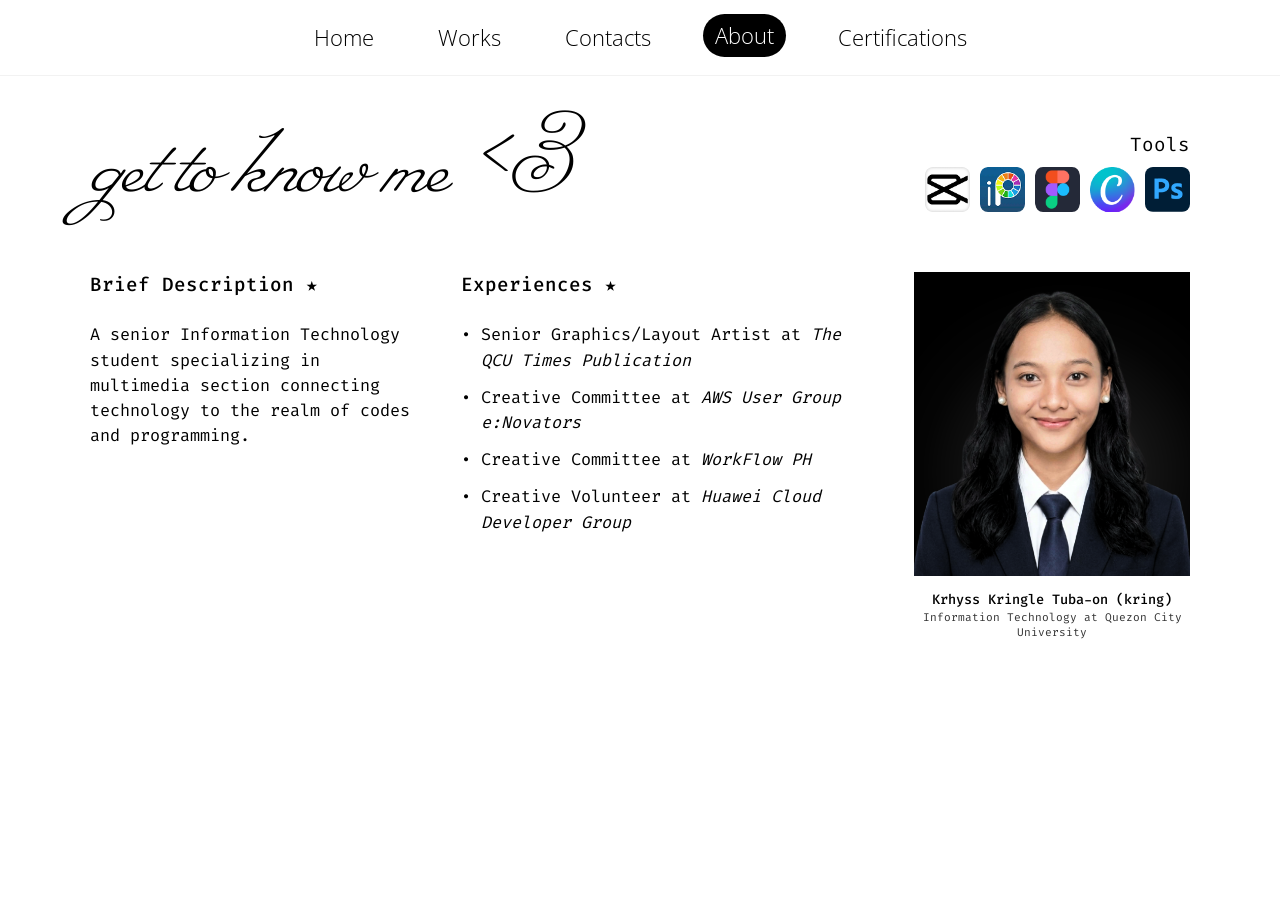
==== about.html @ c49d23ec "Eto na ang paglahatan" ====
<!DOCTYPE html>
<html lang="en">
<head>
  <meta charset="UTF-8">
  <meta name="viewport" content="width=device-width, initial-scale=1.0">
  <title>About | PORTFOLIO by kring!</title>

  <link rel="preconnect" href="https://fonts.googleapis.com">
  <link rel="preconnect" href="https://fonts.gstatic.com" crossorigin>
  <link href="https://fonts.googleapis.com/css2?family=Fira+Code:wght@300;400;500&family=Miss+Fajardose&family=Open+Sans+Condensed:wght@300;700&display=swap" rel="stylesheet">

  <link rel="stylesheet" href="style.css">
</head>
<body>
  <nav class="navbar">
    <a href="index.html">Home</a>
    <a href="works.html">Works</a>
    <a href="contacts.html">Contacts</a>
    <a href="about.html">About</a>
    <a href="certificate.html">Certifications</a>
  </nav>

  <!-- About Section (copied from index.html) -->
  <section class="about-section">
    <div class="about-top">
      <h2 class="about-title">get to know me &lt;3</h2>
      
      <div class="tools-container">
        <p class="tools-label">Tools</p>
        <div class="tools-icons">
          <!-- Palitan ang src ng tunay mong tool icon paths -->
          <img src="./pictures/capcut.png" alt="CapCut">
          <img src="./pictures/ibis.png" alt="ibisPaint">
          <img src="./pictures/figma.png" alt="Figma">
          <img src="./pictures/canva.png" alt="Canva">
          <img src="./pictures/ps.png" alt="Photoshop">
        </div>
      </div>
    </div>

    <div class="about-content">
      <div class="about-column">
        <h3>Brief Description ★</h3>
        <p>A senior Information Technology student specializing in multimedia section connecting technology to the realm of codes and programming.</p>
      </div>

      <div class="about-column">
        <h3>Experiences ★</h3>
        <ul>
          <li>Senior Graphics/Layout Artist at <em>The QCU Times Publication</em></li>
          <li>Creative Committee at <em>AWS User Group e:Novators</em></li>
          <li>Creative Committee at <em>WorkFlow PH</em></li>
          <li>Creative Volunteer at <em>Huawei Cloud Developer Group</em></li>
        </ul>
      </div>

      <div class="profile-column">
        <div class="profile-frame">
          <img src="./pictures/kring.svg" alt="Krhyss Kringle Tuba-on">
        </div>
        <p class="profile-name">Krhyss Kringle Tuba-on (kring)</p>
        <p class="profile-sub">Information Technology at Quezon City University</p>
      </div>
    </div>
  </section>
  <script>
    // Highlight active navbar link based on current filename
    (function setActiveNav(){
      const links = document.querySelectorAll('.navbar a');
      const current = location.pathname.split('/').pop() || 'index.html';
      if (current === 'index.html') return;
      links.forEach(a => {
        if (a.getAttribute('href') === current) {
          a.classList.add('active');
          a.setAttribute('aria-current', 'page');
        }
      });
    })();
  </script>
</body>
</html>
---- style.css ----
/* --- RESET & GLOBAL STYLES --- */
* {
  margin: 0;
  padding: 0;
  box-sizing: border-box;
}

html {
  scroll-behavior: smooth;
  overflow-x: hidden;
}

body {
  background-color: #ffffff;
  color: #000000;
  font-family: 'Fira Code', 'Google Sans Code', monospace; /* Default Monospace */
  padding: 100px 60px 40px;
  margin: 0 auto;
  overflow-x: hidden;
}

/* --- NAVIGATION --- */
.navbar {
  display: flex;
  justify-content: center;
  gap: 40px;
  position: fixed;
  top: 0;
  left: 0;
  right: 0;
  z-index: 1000;
  background: rgba(255, 255, 255, 0.95);
  padding: 16px 20px;
  backdrop-filter: blur(6px);
  border-bottom: 1px solid rgba(0, 0, 0, 0.05);
}

.navbar a {
  font-family: 'Open Sans Condensed', sans-serif;
  font-weight: 260;
  font-size: 1.4rem;
  color: #000;
  text-decoration: none;
  padding: 6px 12px;
  border-radius: 999px;
  transition: background-color 0.2s ease, color 0.2s ease, transform 0.2s ease;
}

.navbar a:hover,
.navbar a:focus-visible {
  background-color: #000;
  color: #fff;
  transform: translateY(-2px);
}

/* Active nav link for current page */
.navbar a.active {
  background-color: #000;
  color: #fff;
  transform: translateY(-2px);
}

/* --- HERO SECTION --- */
.hero-section {
  text-align: center;
  
  /* Bawasan ito mula 150px papuntang 60px o 80px */
  margin-bottom: 70px; 
}

/* Container para parehong-pareho ang lapad ng Title at ng Grid sa ibaba */
.hero-wrapper {
  display: inline-block;
  max-width: 100%;
}

.hero-title-container {
  position: relative;
  display: block;
  margin-bottom: 60px;
  width: 100%;
}

.hero-main-text {
  font-family: 'Open Sans Condensed', sans-serif;
  font-weight: 700;
  font-size: 15rem;
  line-height: 0.8;
  letter-spacing: -2px;
  text-transform: uppercase;
  margin: 0;
  display: block;
  width: 100%;
}

/* FLEXBOX LAYOUT PARA MAPANTAY SA GILID */
.what-i-do-grid {
  display: flex;
  justify-content: space-between;
  width: 100%;

  /* GAMITIN ANG PADDING-TOP SA HALIP NA MARGIN-TOP */
  padding-top: 60px; /* Dagdagan mo gawin mong 120px o 140px kung gusto mo mas mababa pa */
}

/* TEXT ALIGNMENT BAWAT COLUMN */
.grid-col.left {
  text-align: left; /* Nakadikit sa kaliwang gilid ng "P" */
}

.grid-col.center {
  text-align: center; /* Naka-gitna */
}

.grid-col.right {
  text-align: right; /* Nakadikit sa kanang gilid ng "O" */
}

.grid-col p {
  font-size: 1.1rem;
  line-height: 1.35;
  font-weight: 400;
}

.hero-script-text {
  font-family: 'Miss Fajardose', cursive;
  font-size: 10rem;
  position: absolute;
  bottom: -60px;
  left: 50%;
  transform-origin: center center;
  transform: translate(-50%, 0) rotate(-9deg);
  white-space: nowrap;
  pointer-events: none;
  z-index: 2; /* Papalitawin sa ibabaw ng PORTFOLIO */

  /* MAKAPAL NA WHITE OUTLINE */
  -webkit-text-stroke: 12px #ffffff; /* Kapal ng outline at kulay */
  paint-order: stroke fill;           /* Sinisigurado nito na nasa likod ng itim na text ang outline */

}

.what-i-do-grid {
  display: grid;
  grid-template-columns: repeat(3, 1fr);
  gap: 20px;
  text-align: left;
  max-width: 1100px;
  margin: 0 auto;
}

.grid-col p {
  font-size: 1.1rem;
  line-height: 1.4;
  font-weight: 400;
}

.grid-col .col-header {
  margin-bottom: 0px;
}

/* --- PORTFOLIO SECTIONS --- */
.portfolio-section {
  margin-bottom: 120px;
  text-align: center;
  padding-top: 20px;
}

.section-title {
  font-family: 'Open Sans Condensed', sans-serif;
  font-weight: 300;
  font-size: 3.5rem;
  line-height: 1.1;
  text-transform: uppercase;
  max-width: 1200px;
  margin: 0 auto 50px auto;
}

.see-more-btn {
  display: inline-block;
  margin: 0 auto 30px auto;
  padding: 10px 22px;
  border: 1px solid #000;
  border-radius: 999px;
  color: #000;
  text-decoration: none;
  font-family: 'Open Sans Condensed', sans-serif;
  font-size: 1rem;
  font-weight: 700;
  text-transform: uppercase;
  letter-spacing: 0.5px;
  background: #fff;
  transition: background-color 0.2s ease, color 0.2s ease, transform 0.2s ease;
}

.see-more-btn:hover,
.see-more-btn:focus-visible {
  background-color: #000;
  color: #fff;
  transform: translateY(-2px);
}

.works-page {
  text-align: center;
}

.works-list {
  display: grid;
  grid-template-columns: repeat(auto-fit, minmax(180px, 1fr));
  gap: 10px;
  max-width: 1200px;
  margin: 0 auto;
}

.gallery-section {
  margin-bottom: 40px;
}

.gallery-section-title {
  font-family: 'Open Sans Condensed', sans-serif;
  font-size: 1.4rem;
  font-weight: 700;
  text-transform: uppercase;
  letter-spacing: 0.2em;
  text-align: left;
  margin: 0 0 16px;
}

.works-card {
  background: #fff;
  border: 1px solid #ececec;
  padding: 0;
  overflow: hidden;
  box-shadow: 0 8px 24px rgba(0, 0, 0, 0.06);
  transition: transform 0.25s ease, box-shadow 0.25s ease;
}

.works-card:hover {
  transform: translateY(-8px);
  box-shadow: 0 14px 30px rgba(0, 0, 0, 0.12);
}

.works-card img {
  display: block;
  width: 100%;
  height: 100%;
  object-fit: cover;
}

.poster-card img {
  aspect-ratio: 3 / 4;
}

.pubmat-card img {
  aspect-ratio: 4 / 5;
}

.gallery-carousel {
  overflow: hidden;
  margin: 0 -20px 30px -20px;
  padding: 0 20px;
}

.carousel-track {
  display: flex;
  gap: 20px;
  width: max-content;
  min-width: max-content;
  align-items: flex-start;
  margin-left: 0;
}

.carousel-track img {
  flex: 0 0 calc((20px - 20px) / 5);
  min-width: 400px;
  height: auto;
  aspect-ratio: 4 / 5;
  aspect-ratio: 4 / 5;
  object-fit: cover;
  object-position: center;
  box-shadow: 0 18px 40px rgba(0, 0, 0, 0.15);
}

.top-carousel .carousel-track {
  animation: scroll-left 24s linear infinite;
}

.bottom-carousel .carousel-track {
  animation: scroll-right 24s linear infinite;
}

@keyframes scroll-left {
  0% {
    transform: translateX(0);
  }
  100% {
    transform: translateX(-50%);
  }
}

@keyframes scroll-right {
  0% {
    transform: translateX(-50%);
  }
  100% {
    transform: translateX(0);
  }
}

.gallery-grid {
  display: grid;
  grid-template-columns: repeat(5, minmax(0, 1fr));
  gap: 15px;
  width: 100vw;
  max-width: 110vw;
  margin: 0 calc(-50vw + 50%);
  padding: 0 20px;
}

.gallery-grid.grid-4 {
  grid-template-columns: repeat(4, minmax(0, 1fr));
}

.gallery-grid.grid-3 {
  grid-template-columns: repeat(2, minmax(0, 1fr));
  max-width: 100%vw;
}

.gallery-grid.grid-6 {
  grid-template-columns: repeat(3, minmax(0, 1fr));
}

.gallery-grid.grid-5 {
  grid-template-columns: repeat(2, minmax(0, 1fr));
  width: 100vw;
  max-width: 100vw;
  margin: 20px calc(-50vw + 50%) 0 calc(-50vw + 50%);
  justify-items: center;
  align-items: center;
  gap: 15px;
  padding: 0 20px;
}

.gallery-grid.grid-5 img {
  width: 100%;
  max-width: 100%;
  height: auto;
  object-fit: cover;
  display: block;
  padding-top: 10px;
}

.gallery-grid img {
  width: 100%;
  height: auto;
  object-fit: cover;
  display: block;
  padding-top: 10px;
}

.cloth-container {
  width: 100vw;
  max-width: 100vw;
  margin: 20px calc(-50vw + 50%) 0 calc(-50vw + 50%);
  display: flex;
  justify-content: center;
  align-items: center;
}

.cloth-container img {
  display: block;
  width: 100%;
  max-width: 100%;
  height: auto;
}

.book-cover-container {
  display: flex;
  justify-content: center;
  align-items: center;
  width: 100vw;
  max-width: 100vw;
  margin: 20px calc(-50vw + 50%) 0 calc(-50vw + 50%);
}

.book-cover-container img {
  display: block;
  width: 100%;
  max-width: 97%;
  height: auto;
  object-fit: cover;
  padding-top: 0;
}

.banner-container {
  display: flex;
  justify-content: center;
  align-items: center;
  margin-top: 10px;
}

.banner-container img {
  display: block;
  width: 100%;
  max-width: 2000px;
  height: auto;
  object-fit: cover;
}

/* --- ABOUT SECTION --- */
.about-section {
  max-width: 1100px;
  margin: 0 auto 50px auto;
  padding-top: 10px;
}

.about-top {
  display: flex;
  justify-content: space-between;
  align-items: flex-end;
  margin-bottom: 60px;
}

.about-title {
  font-family: 'Miss Fajardose', cursive;
  font-size: 8rem;
  font-weight: 400;
  line-height: 0.8;
}

.tools-container {
  text-align: right;
}

.tools-label {
  font-size: 1.2rem;
  margin-bottom: 10px;
}

.tools-icons {
  display: flex;
  gap: 10px;
}

.tools-icons img {
  width: 45px;
  height: 45px;
  border-radius: 8px;
  object-fit: cover;
}

.about-content {
  display: grid;
  grid-template-columns: 1.2fr 1.5fr 1fr;
  gap: 40px;
  padding-top: 0;
}

.about-column h3 {
  font-size: 1.2rem;
  font-weight: 500;
  margin-bottom: 25px;
}

.about-column p, 
.about-column ul {
  font-size: 1.05rem;
  line-height: 1.5;
}

.about-column ul {
  list-style-type: none;
}

.about-column ul li {
  position: relative;
  padding-left: 20px;
  margin-bottom: 12px;
}

.about-column ul li::before {
  content: "•";
  position: absolute;
  left: 0;
}

/* Profile Photo Card */
.profile-column {
  text-align: center;
}

.profile-frame {
  width: 100%;
  aspect-ratio: 1 / 1.1;
  background-color: #000;
  margin-bottom: 15px;
  overflow: hidden;
}

.profile-frame img {
  width: 100%;
  height: 100%;
  object-fit: cover;
}

.profile-name {
  font-size: 0.85rem;
  font-weight: 500;
}

.profile-sub {
  font-size: 0.7rem;
  color: #333;
  margin-top: 2px;
}

/* --- CONTACT SECTION --- */
.contact-section {
  max-width: 1000px;
  margin: 0 auto 80px auto;
}

/* --- CONTACTS PAGE (custom) --- */
.contacts-container {
  display: grid;
  grid-template-columns: 1fr 1fr;
  gap: 40px;
  max-width: 1100px;
  margin: 0 auto;
  align-items: start;
  text-align: left;
}

.contact-details h2,
.contact-form h2 {
  font-family: 'Open Sans Condensed', sans-serif;
  font-size: 1.6rem;
  margin-bottom: 10px;
}

.contact-details p {
  color: #333;
  margin: 0 0 22px;
  font-size: 1rem;
  line-height: 1.8;
}

.contact-list {
  list-style: none;
  padding: 0;
  margin: 0 0 22px 0;
  color: #111;
}

.social-links {
  display: flex;
  flex-wrap: wrap;
  gap: 12px;
  align-items: center;
  font-size: 1rem;
}

.social-links a {
  color: #111;
  text-decoration: none;
  margin-right: 0;
  font-weight: 600;
}

.social-links::before {
  content: "";
}

.contact-list li {
  margin-bottom: 10px;
  font-size: 1rem;
}

.social-links a {
  color: #111;
  text-decoration: none;
  margin-right: 8px;
  font-weight: 600;
}

.contact-form form {
  display: flex;
  flex-direction: column;
  gap: 10px;
}

.contact-form label {
  font-size: 0.9rem;
  color: #222;
}

.contact-form input[type="text"],
.contact-form input[type="email"],
.contact-form textarea {
  padding: 10px 12px;
  border: 1px solid #ddd;
  border-radius: 8px;
  font-size: 1rem;
  font-family: inherit;
  resize: vertical;
}

.contact-form .btn {
  display: inline-block;
  padding: 10px 16px;
  background: #000;
  color: #fff;
  border: none;
  border-radius: 999px;
  cursor: pointer;
  font-weight: 700;
  text-transform: uppercase;
}

.contact-form .btn:hover {
  transform: translateY(-2px);
}

.note {
  font-size: 0.85rem;
  color: #666;
  margin-top: 8px;
}

@media (max-width: 900px) {
  .contacts-container { grid-template-columns: 1fr; gap: 28px; }
}

.contact-grid {
  display: grid;
  grid-template-columns: repeat(3, 1fr);
  align-items: center;
  text-align: center;
}

.contact-item {
  display: flex;
  flex-direction: column;
  align-items: center;
  gap: 20px;
  
}

.contact-logo.text-logo {
  font-family: sans-serif;
  font-weight: 900;
  font-size: 2.2rem;
  letter-spacing: -1px;
}

.contact-logo.linkedin {
  font-family: sans-serif;
  font-weight: 700;
  font-size: 2rem;
}

.contact-logo.linkedin span {
  background: #000;
  color: #fff;
  padding: 0 4px;
  border-radius: 3px;
  margin-left: 1px;
}

.contact-item a {
  color: #666;
  text-decoration: none;
  font-size: 1.1rem;
}

.contact-item a.underline-link {
  text-decoration: underline;
}

.logo-container {
  display: grid;
  grid-template-columns: repeat(3, minmax(0, 1fr));
  gap: 30px;
  width: 100vw;
  max-width: 100vw;
  margin: 40px calc(-50vw + 50%) 0 calc(-50vw + 50%);
  justify-items: center;
  align-items: center;
  padding: 0 20px;
}


.logo-container img {
  width: 100%;
  max-width: 600px;
  height: auto;
  object-fit: contain;
  display: block;
}

.certificate-grid {
  display: grid;
  grid-template-columns: repeat(auto-fit, minmax(280px, 1fr));
  gap: 24px;
  max-width: 1400px;
  margin: 40px auto 0 auto;
  padding: 0 20px;
}

.certificate-item {
  background: #fff;
  border: 1px solid #e8e8e8;
  padding: 16px;
  border-radius: 12px;

  transition: transform 0.2s ease, box-shadow 0.2s ease;
}

.certificate-item:hover {
  transform: translateY(-4px);
  box-shadow: 0 12px 24px rgba(0, 0, 0, 0.08);
}

.certificate-image {
  width: 100%;
  aspect-ratio: 4 / 3;
  object-fit: cover;
  border-radius: 8px;
  background: #f4f4f4;
  margin-bottom: 14px;
}

.certificate-details {
  text-align: left;
}

.certificate-title {
  font-size: 1rem;
  font-weight: 700;
  margin: 0 0 6px 0;
}

.certificate-issuer,
.certificate-date {
  font-size: 0.95rem;
  color: #666;
  margin: 0 0 4px 0;
}

.certificate-date {
  color: #888;
}

/* --- VIDEO ROW --- */
.lightbox { cursor: zoom-in; display: inline-block; }

/* Lightbox overlay */
.lb-overlay {
  position: fixed;
  inset: 0;
  background: rgba(0,0,0,0.85);
  display: none;
  align-items: center;
  justify-content: center;
  z-index: 2000;
  padding: 20px;
}
.lb-overlay.open { display: flex; }

.lb-content { max-width: 95vw; max-height: 95vh; display:flex; flex-direction:column; align-items:center; }
.lb-image { max-width: 100%; max-height: 85vh; display: block; box-shadow: 0 20px 60px rgba(0,0,0,0.6); }
.lb-caption { color: #fff; margin-top: 12px; font-size: 1rem; text-align: center; }
.lb-close, .lb-back { position: absolute; top: 18px; background: #fff; color: #000; border: none; padding: 8px 12px; cursor: pointer; font-weight:700; border-radius:6px; }
.lb-close { right: 18px; }
.lb-back { left: 18px; }

.lightbox img { max-width: 100%; height: auto; display:block; }

.video-row {
  display: flex;
  gap: 1px;
  width: 100vw;
  max-width: 100vw;
  margin: 0 calc(-50vw + 50%);
  align-items: stretch;
  padding: 0 40px;
  box-sizing: border-box;
}

.auto-video {
  flex: 1 1 0;
  width: 100px ;
  min-width: 50px;
  height: 600px;
  object-fit: contain;
  display: block;
  background: #ffffff;
  border-radius: 20px;
}
.video-row {
  display: flex;
  gap: 1px;
  width: 100vw;
  max-width: 100vw;
  margin: 0 calc(-50vw + 50%);
  align-items: stretch;
  padding: 0 40px;
  box-sizing: border-box;
}

.auto-video {
  flex: 1 1 0;
  width: 100px ;
  min-width: 50px;
  height: 600px;
  object-fit: contain;
  display: block;
  background: #ffffff;
  border-radius: 20px;
}

/* --- RESPONSIVE / MOBILE STYLES --- */
@media (max-width: 900px) {
  body { padding: 20px; }
  .hero-main-text { font-size: 6rem; }
  .hero-script-text { font-size: 4.5rem; bottom: -15px; }
  .what-i-do-grid { grid-template-columns: 1fr; }
  .gallery-grid { grid-template-columns: repeat(2, 1fr) !important; }
  .about-top { flex-direction: column; align-items: flex-start; gap: 20px; }
  .about-content { grid-template-columns: 1fr; }
  .contact-grid { grid-template-columns: 1fr; gap: 40px; }
  .logo-container { grid-template-columns: 1fr; gap: 20px; }
  .certificate-grid { grid-template-columns: 1fr; gap: 20px; }
  .video-row { flex-direction: column; }
  .auto-video { width: 100%; height: auto; }
}
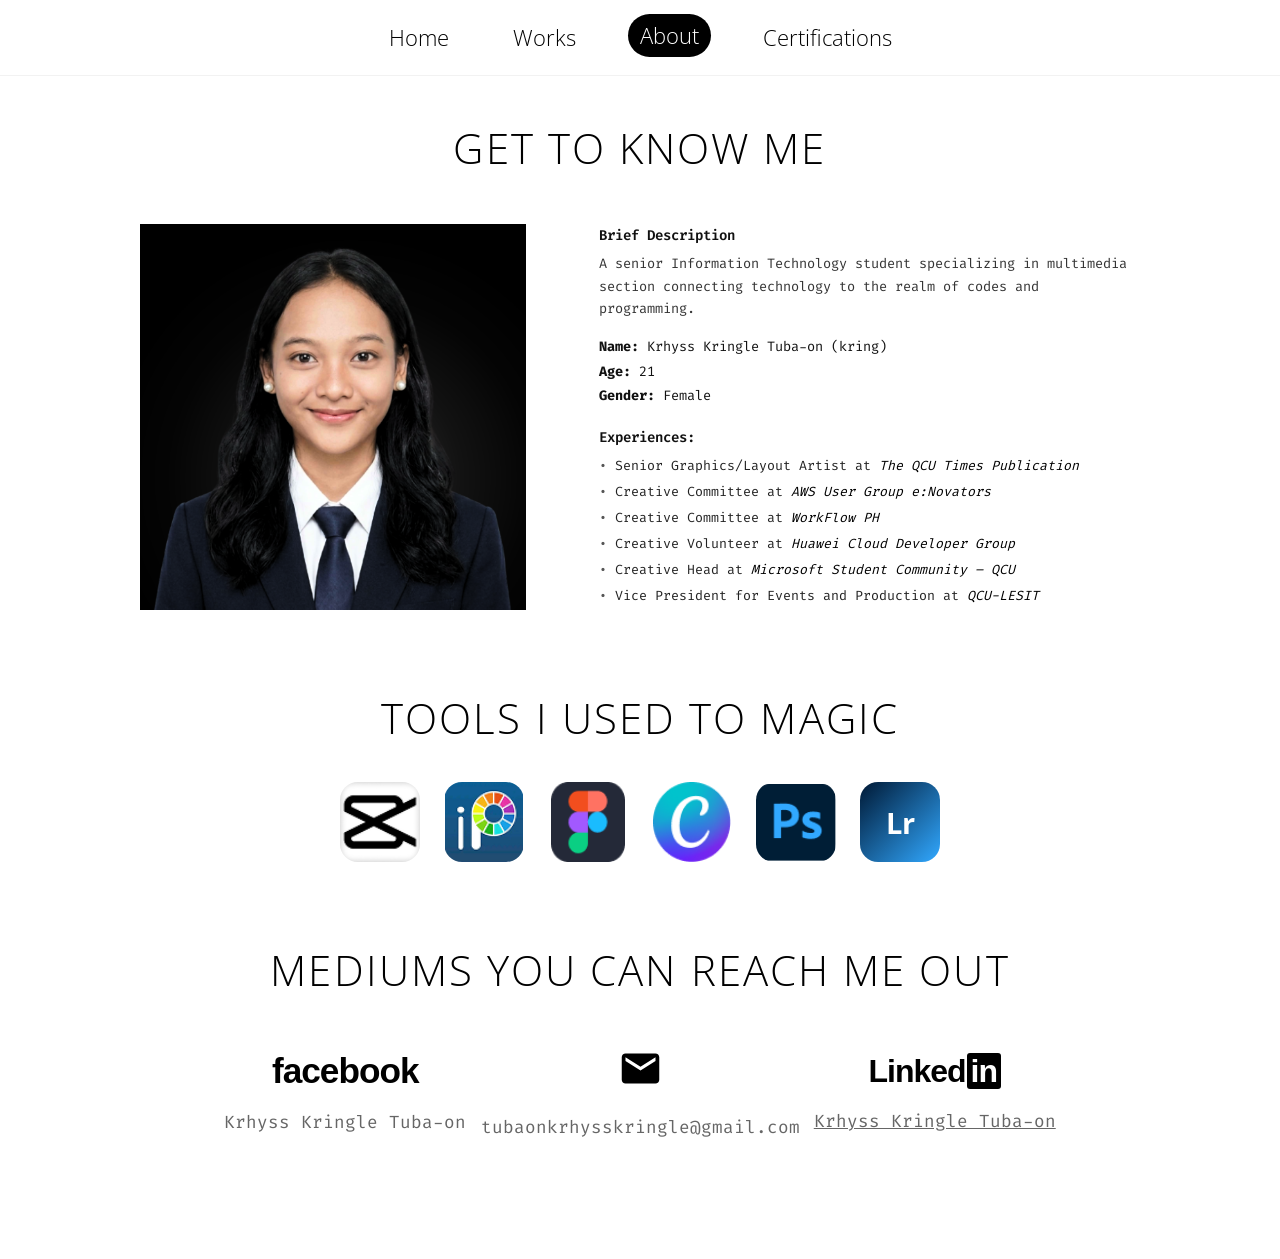
==== commit 2def7786: "para sa kaayusan ng lahat" ====
--- a/about.html
+++ b/about.html
@@ -15,67 +15,101 @@
   <nav class="navbar">
     <a href="index.html">Home</a>
     <a href="works.html">Works</a>
-    <a href="contacts.html">Contacts</a>
-    <a href="about.html">About</a>
+    <a href="about.html" class="active" aria-current="page">About</a>
     <a href="certificate.html">Certifications</a>
   </nav>
 
-  <!-- About Section (copied from index.html) -->
-  <section class="about-section">
-    <div class="about-top">
-      <h2 class="about-title">get to know me &lt;3</h2>
-      
-      <div class="tools-container">
-        <p class="tools-label">Tools</p>
-        <div class="tools-icons">
-          <!-- Palitan ang src ng tunay mong tool icon paths -->
-          <img src="./pictures/capcut.png" alt="CapCut">
-          <img src="./pictures/ibis.png" alt="ibisPaint">
-          <img src="./pictures/figma.png" alt="Figma">
-          <img src="./pictures/canva.png" alt="Canva">
-          <img src="./pictures/ps.png" alt="Photoshop">
-        </div>
-      </div>
-    </div>
+  <!-- GET TO KNOW ME Section -->
+  <section class="about-page-section">
+    <h1 class="about-page-title">GET TO KNOW ME</h1>
 
-    <div class="about-content">
-      <div class="about-column">
-        <h3>Brief Description ★</h3>
-        <p>A senior Information Technology student specializing in multimedia section connecting technology to the realm of codes and programming.</p>
+    <div class="about-page-content">
+      <!-- Photo -->
+      <div class="about-photo-wrap">
+        <img src="./pictures/kring.svg" alt="Krhyss Kringle Tuba-on">
       </div>
 
-      <div class="about-column">
-        <h3>Experiences ★</h3>
-        <ul>
+      <!-- Info -->
+      <div class="about-info">
+        <p class="about-info-label">Brief Description</p>
+        <p class="about-info-desc">A senior Information Technology student specializing in multimedia section connecting technology to the realm of codes and programming.</p>
+
+        <div class="about-details">
+          <p><strong>Name:</strong> Krhyss Kringle Tuba-on (kring)</p>
+          <p><strong>Age:</strong> 21</p>
+          <p><strong>Gender:</strong> Female</p>
+        </div>
+
+        <p class="about-info-label" style="margin-top: 18px;">Experiences:</p>
+        <ul class="about-exp-list">
           <li>Senior Graphics/Layout Artist at <em>The QCU Times Publication</em></li>
           <li>Creative Committee at <em>AWS User Group e:Novators</em></li>
           <li>Creative Committee at <em>WorkFlow PH</em></li>
           <li>Creative Volunteer at <em>Huawei Cloud Developer Group</em></li>
+          <li>Creative Head at <em>Microsoft Student Community – QCU</em></li>
+          <li>Vice President for Events and Production at <em>QCU-LESIT</em></li>
         </ul>
-      </div>
-
-      <div class="profile-column">
-        <div class="profile-frame">
-          <img src="./pictures/kring.svg" alt="Krhyss Kringle Tuba-on">
-        </div>
-        <p class="profile-name">Krhyss Kringle Tuba-on (kring)</p>
-        <p class="profile-sub">Information Technology at Quezon City University</p>
       </div>
     </div>
   </section>
+
+  <!-- TOOLS Section -->
+  <section class="tools-page-section">
+    <h2 class="about-page-title tools-title">TOOLS I USED TO MAGIC</h2>
+
+    <div class="tools-page-icons">
+      <div class="tool-item" data-label="CapCut">
+        <img src="./pictures/capcut.png" alt="CapCut">
+      </div>
+      <div class="tool-item" data-label="ibisPaint">
+        <img src="./pictures/ibis.png" alt="ibisPaint">
+      </div>
+      <div class="tool-item" data-label="Figma">
+        <img src="./pictures/figma.png" alt="Figma">
+      </div>
+      <div class="tool-item" data-label="Canva">
+        <img src="./pictures/canva.png" alt="Canva">
+      </div>
+      <div class="tool-item" data-label="Photoshop">
+        <img src="./pictures/ps.png" alt="Photoshop">
+      </div>
+      <!-- Lightroom icon — add ./pictures/lr.png when available -->
+      <div class="tool-item" data-label="Lightroom">
+        <div class="tool-placeholder-icon">Lr</div>
+      </div>
+    </div>
+  </section>
+
+  <!-- CONTACT Section -->
+  <section class="contact-page-section">
+    <h2 class="about-page-title">MEDIUMS YOU CAN REACH ME OUT</h2>
+
+    <div class="contact-grid">
+
+      <div class="contact-item">
+        <div class="contact-logo text-logo">facebook</div>
+        <a href="https://facebook.com/tubaon.krhysskringle" target="_blank">Krhyss Kringle Tuba-on</a>
+      </div>
+
+      <div class="contact-item">
+        <div class="contact-logo icon-logo">
+          <svg viewBox="0 0 24 24" width="45" height="45" fill="#000">
+            <path d="M20 4H4c-1.1 0-2 .9-2 2v12c0 1.1.9 2 2 2h16c1.1 0 2-.9 2-2V6c0-1.1-.9-2-2-2zm0 4l-8 5-8-5V6l8 5 8-5v2z"/>
+          </svg>
+        </div>
+        <a href="https://mail.google.com/mail/?view=cm&fs=1&to=tubaonkrhysskringle@gmail.com">tubaonkrhysskringle@gmail.com</a>
+      </div>
+
+      <div class="contact-item">
+        <div class="contact-logo text-logo linkedin">Linked<span>in</span></div>
+        <a href="https://linkedin.com/in/krhyss-kringle-tuba-on-937260371/" target="_blank" class="underline-link">Krhyss Kringle Tuba-on</a>
+      </div>
+
+    </div>
+  </section>
+
   <script>
-    // Highlight active navbar link based on current filename
-    (function setActiveNav(){
-      const links = document.querySelectorAll('.navbar a');
-      const current = location.pathname.split('/').pop() || 'index.html';
-      if (current === 'index.html') return;
-      links.forEach(a => {
-        if (a.getAttribute('href') === current) {
-          a.classList.add('active');
-          a.setAttribute('aria-current', 'page');
-        }
-      });
-    })();
+    // Active nav already set statically above
   </script>
 </body>
 </html>
--- a/style.css
+++ b/style.css
@@ -166,6 +166,10 @@
   padding-top: 20px;
 }
 
+.about-section .about-top {
+  text-align: center;
+}
+
 .section-title {
   font-family: 'Open Sans Condensed', sans-serif;
   font-weight: 300;
@@ -174,6 +178,10 @@
   text-transform: uppercase;
   max-width: 1200px;
   margin: 0 auto 50px auto;
+}
+
+.org-page .section-title {
+  font-size: 2rem;
 }
 
 .see-more-btn {
@@ -417,8 +425,12 @@
 .about-top {
   display: flex;
   justify-content: space-between;
-  align-items: flex-end;
+  align-items: center;
   margin-bottom: 60px;
+}
+
+.about-section.about-page .about-top {
+  justify-content: center;
 }
 
 .about-title {
@@ -689,6 +701,49 @@
   padding: 0 20px;
 }
 
+.org-grid {
+  display: flex;
+  flex-wrap: nowrap;
+  gap: 16px;
+  max-width: 1200px;
+  width: 100%;
+  margin: 0 auto;
+  text-align: center;
+  overflow-x: auto;
+}
+
+.org-card {
+  flex: 1 1 0;
+  min-width: 0;
+  padding: 16px 10px;
+  border-radius: 18px;
+  display: flex;
+  flex-direction: column;
+  align-items: center;
+  gap: 2px;
+}
+
+.org-card img {
+  width: 100%;
+  max-width: 120px;
+  height: auto;
+  object-fit: contain;
+}
+
+.org-name {
+  font-weight: 50;
+  font-size: 10px;
+  color: #111;
+  margin: 0;
+}
+
+.section-subtitle {
+  font-size: 1.1rem;
+  color: #333;
+  max-width: 760px;
+  margin: 0 auto 36px auto;
+  line-height: 1.75;
+}
 
 .logo-container img {
   width: 100%;
@@ -833,4 +888,197 @@
   .certificate-grid { grid-template-columns: 1fr; gap: 20px; }
   .video-row { flex-direction: column; }
   .auto-video { width: 100%; height: auto; }
-}+  .about-page-content { flex-direction: column; }
+  .tools-page-icons { flex-wrap: wrap; justify-content: center; }
+}
+
+/* ==============================
+   ABOUT PAGE — NEW LAYOUT
+   ============================== */
+
+.about-page-section {
+  max-width: 1000px;
+  margin: 20px auto 80px auto;
+}
+
+.about-page-title {
+  font-family: 'Open Sans Condensed', sans-serif;
+  font-weight: 300;
+  font-size: 2.6rem;
+  text-transform: uppercase;
+  text-align: center;
+  letter-spacing: 0.05em;
+  margin-bottom: 48px;
+  color: #000;
+}
+
+.tools-title {
+  margin-bottom: 36px;
+}
+
+/* Photo + Info row */
+.about-page-content {
+  display: flex;
+  gap: 80px;
+  align-items: stretch;
+}
+
+.about-photo-wrap {
+  flex: 0 0 auto;
+  width: auto;
+  align-self: stretch;
+}
+
+.about-photo-wrap img {
+  width: auto;
+  height: 100%;
+  display: block;
+  object-fit: cover;
+  object-position: top center;
+}
+
+/* Info panel */
+.about-info {
+  flex: 1;
+  font-family: 'Fira Code', monospace;
+  font-size: 0.88rem;
+  line-height: 1.65;
+  color: #111;
+}
+
+.about-info-label {
+  font-weight: 600;
+  font-size: 0.88rem;
+  margin-bottom: 6px;
+}
+
+.about-info-desc {
+  color: #333;
+  margin-bottom: 16px;
+  font-size: 0.85rem;
+}
+
+.about-details {
+  margin-bottom: 4px;
+}
+
+.about-details p {
+  margin-bottom: 2px;
+  font-size: 0.85rem;
+}
+
+.about-exp-list {
+  list-style: none;
+  padding: 0;
+  margin: 4px 0 0 0;
+}
+
+.about-exp-list li {
+  position: relative;
+  padding-left: 16px;
+  margin-bottom: 4px;
+  font-size: 0.83rem;
+  color: #222;
+}
+
+.about-exp-list li::before {
+  content: "•";
+  position: absolute;
+  left: 0;
+  color: #555;
+}
+
+.about-exp-list em {
+  font-style: italic;
+  color: #000;
+}
+
+/* ---- TOOLS SECTION ---- */
+.tools-page-section {
+  max-width: 860px;
+  margin: 0 auto 80px auto;
+  text-align: center;
+}
+
+.tools-page-icons {
+  display: flex;
+  flex-wrap: nowrap;
+  justify-content: center;
+  gap: 24px;
+  align-items: center;
+}
+
+/* Wrapper for each icon + tooltip */
+.tool-item {
+  position: relative;
+  display: flex;
+  flex-direction: column;
+  align-items: center;
+  cursor: default;
+}
+
+.tool-item::after {
+  content: attr(data-label);
+  position: absolute;
+  bottom: -28px;
+  left: 50%;
+  transform: translateX(-50%) translateY(4px);
+  font-family: 'Fira Code', monospace;
+  font-size: 0.7rem;
+  color: #555;
+  white-space: nowrap;
+  opacity: 0;
+  pointer-events: none;
+  transition: opacity 0.2s ease, transform 0.2s ease;
+}
+
+.tool-item:hover::after {
+  opacity: 1;
+  transform: translateX(-50%) translateY(0);
+}
+
+.tools-page-icons img,
+.tool-placeholder-icon {
+  transition: transform 0.2s ease, box-shadow 0.2s ease;
+}
+
+.tool-item:hover img,
+.tool-item:hover .tool-placeholder-icon {
+  transform: translateY(-6px) scale(1.12);
+  box-shadow: 0 10px 28px rgba(0, 0, 0, 0.18);
+}
+
+.tools-page-icons img {
+  width: 80px;
+  height: 80px;
+  object-fit: contain;
+  border-radius: 18px;
+}
+
+/* Placeholder for missing Lightroom icon */
+.tool-placeholder-icon {
+  width: 80px;
+  height: 80px;
+  border-radius: 18px;
+  background: linear-gradient(135deg, #001935, #31a8ff);
+  color: #fff;
+  font-family: 'Open Sans Condensed', sans-serif;
+  font-weight: 700;
+  font-size: 1.8rem;
+  display: flex;
+  align-items: center;
+  justify-content: center;
+  flex-shrink: 0;
+  cursor: default;
+}
+
+/* ---- CONTACT PAGE SECTION ---- */
+.contact-page-section {
+  max-width: 860px;
+  margin: 0 auto 80px auto;
+  text-align: center;
+}
+
+.contact-page-section .contact-grid {
+  margin-top: 0;
+}
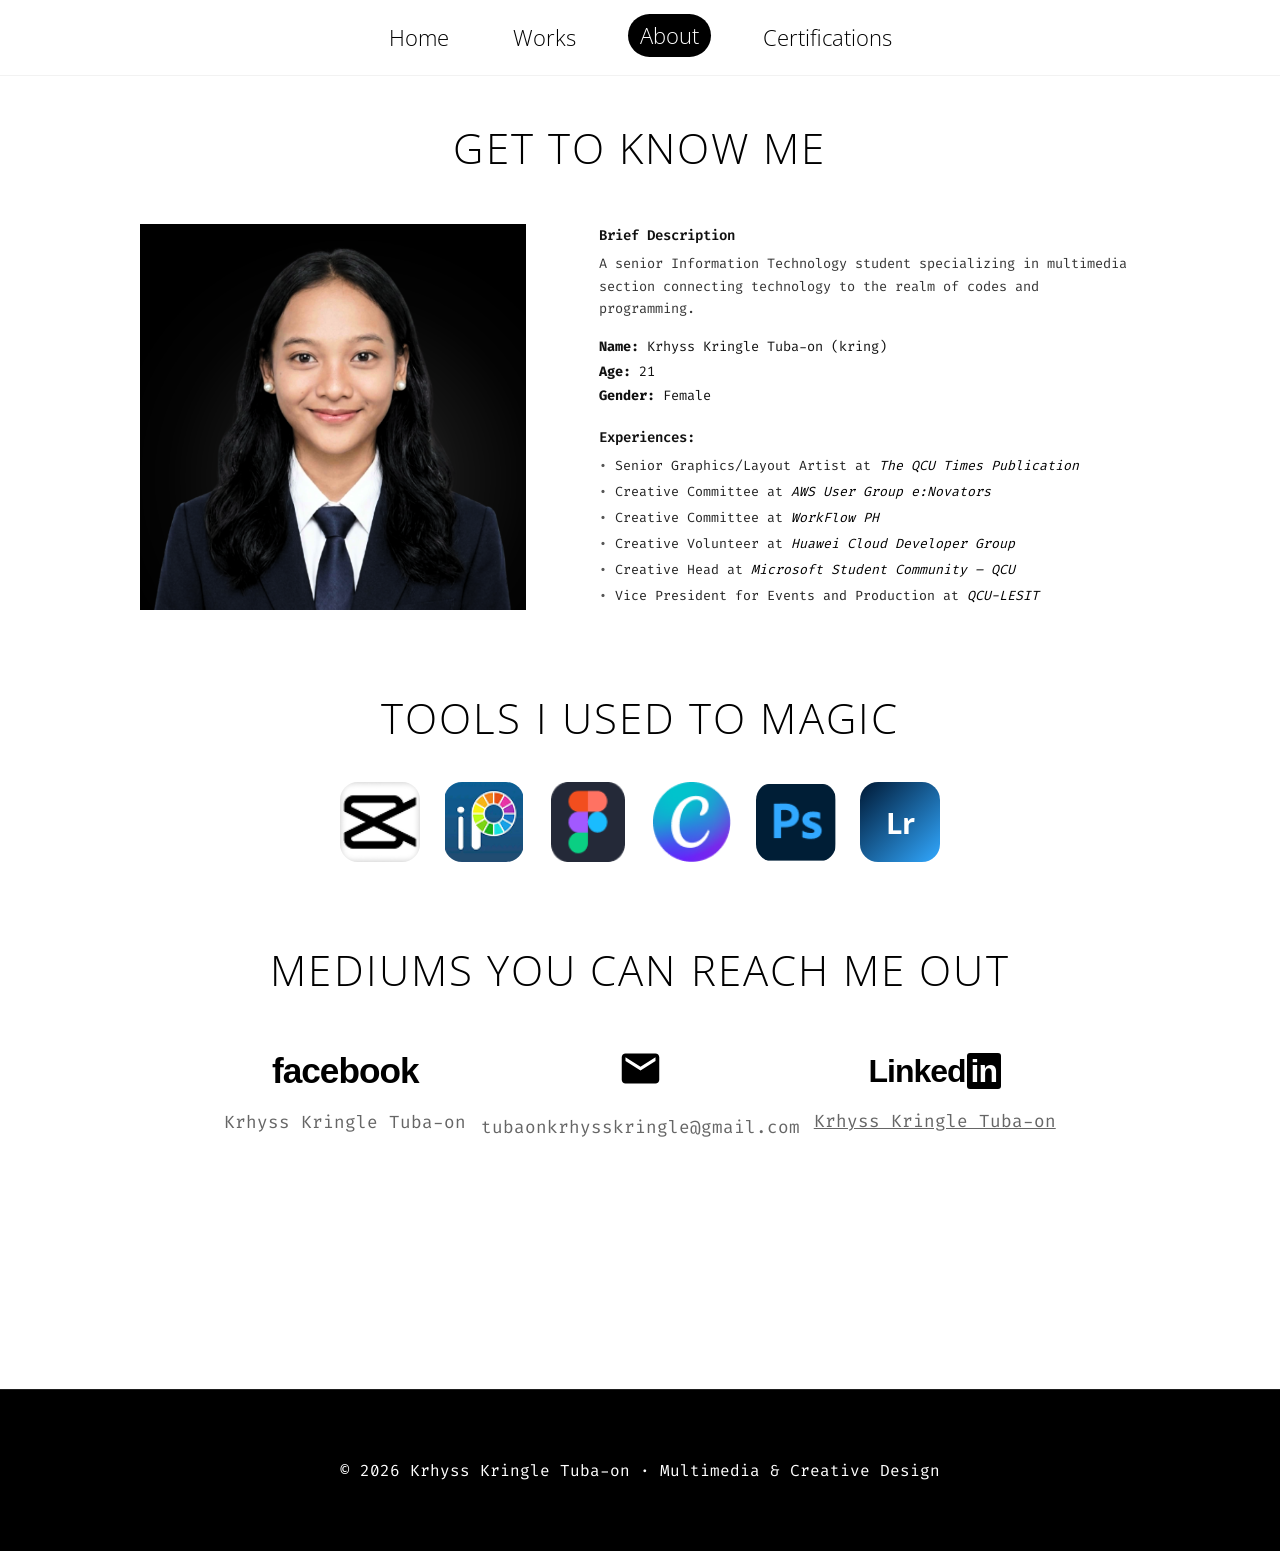
==== commit 3d8403e0: "Panglahatan na bigkasan" ====
--- a/about.html
+++ b/about.html
@@ -108,6 +108,7 @@
     </div>
   </section>
 
+  <script src="footer.js"></script>
   <script>
     // Active nav already set statically above
   </script>
--- a/style.css
+++ b/style.css
@@ -14,9 +14,57 @@
   background-color: #ffffff;
   color: #000000;
   font-family: 'Fira Code', 'Google Sans Code', monospace; /* Default Monospace */
-  padding: 100px 60px 40px;
+  padding: 100px 60px 0;
   margin: 0 auto;
   overflow-x: hidden;
+  min-height: 100vh;
+}
+
+.site-footer {
+  width: 100vw;
+  margin: 250px 0 0 0;
+  padding: 70px 35px;
+  border-top: 1px solid rgba(255, 255, 255, 0.12);
+  background: #000;
+  position: relative;
+  left: 50%;
+  right: 50%;
+  margin-left: -50vw;
+  margin-right: -50vw;
+}
+
+.site-footer__inner {
+  max-width: 1100px;
+  margin: 0 auto;
+  display: flex;
+  justify-content: center;
+  align-items: center;
+  text-align: center;
+}
+
+.site-footer p {
+  font-size: 1rem;
+  color: #fff;
+  margin: 0;
+}
+
+.site-footer__links {
+  display: flex;
+  flex-wrap: wrap;
+  gap: 16px;
+}
+
+.site-footer__links a {
+  color: #111;
+  text-decoration: none;
+  font-size: 0.95rem;
+  transition: color 0.2s ease;
+}
+
+.site-footer__links a:hover,
+.site-footer__links a:focus-visible {
+  color: #000;
+  text-decoration: underline;
 }
 
 /* --- NAVIGATION --- */
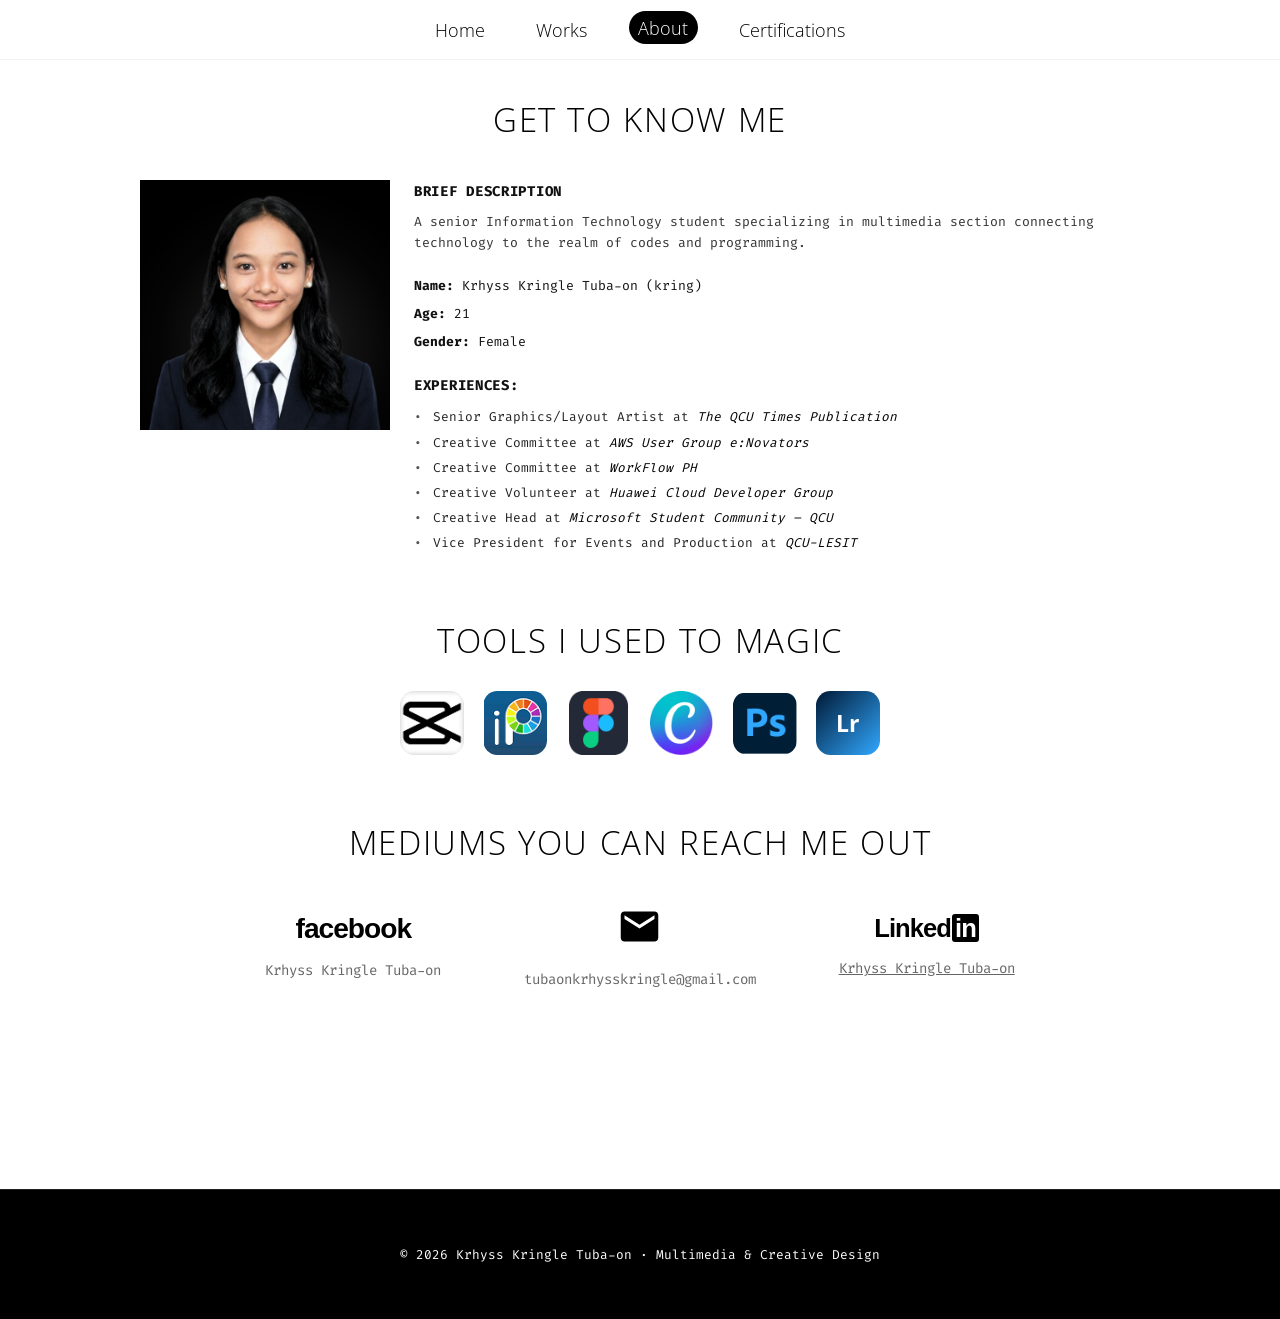
==== commit d4def250: "this is me ohohoh" ====
--- a/about.html
+++ b/about.html
@@ -1,5 +1,6 @@
 <!DOCTYPE html>
 <html lang="en">
+
 <head>
   <meta charset="UTF-8">
   <meta name="viewport" content="width=device-width, initial-scale=1.0">
@@ -7,10 +8,13 @@
 
   <link rel="preconnect" href="https://fonts.googleapis.com">
   <link rel="preconnect" href="https://fonts.gstatic.com" crossorigin>
-  <link href="https://fonts.googleapis.com/css2?family=Fira+Code:wght@300;400;500&family=Miss+Fajardose&family=Open+Sans+Condensed:wght@300;700&display=swap" rel="stylesheet">
+  <link
+    href="https://fonts.googleapis.com/css2?family=Fira+Code:wght@300;400;500&family=Miss+Fajardose&family=Open+Sans+Condensed:wght@300;700&display=swap"
+    rel="stylesheet">
 
   <link rel="stylesheet" href="style.css">
 </head>
+
 <body>
   <nav class="navbar">
     <a href="index.html">Home</a>
@@ -32,7 +36,8 @@
       <!-- Info -->
       <div class="about-info">
         <p class="about-info-label">Brief Description</p>
-        <p class="about-info-desc">A senior Information Technology student specializing in multimedia section connecting technology to the realm of codes and programming.</p>
+        <p class="about-info-desc">A senior Information Technology student specializing in multimedia section connecting
+          technology to the realm of codes and programming.</p>
 
         <div class="about-details">
           <p><strong>Name:</strong> Krhyss Kringle Tuba-on (kring)</p>
@@ -94,15 +99,18 @@
       <div class="contact-item">
         <div class="contact-logo icon-logo">
           <svg viewBox="0 0 24 24" width="45" height="45" fill="#000">
-            <path d="M20 4H4c-1.1 0-2 .9-2 2v12c0 1.1.9 2 2 2h16c1.1 0 2-.9 2-2V6c0-1.1-.9-2-2-2zm0 4l-8 5-8-5V6l8 5 8-5v2z"/>
+            <path
+              d="M20 4H4c-1.1 0-2 .9-2 2v12c0 1.1.9 2 2 2h16c1.1 0 2-.9 2-2V6c0-1.1-.9-2-2-2zm0 4l-8 5-8-5V6l8 5 8-5v2z" />
           </svg>
         </div>
-        <a href="https://mail.google.com/mail/?view=cm&fs=1&to=tubaonkrhysskringle@gmail.com">tubaonkrhysskringle@gmail.com</a>
+        <a
+          href="https://mail.google.com/mail/?view=cm&fs=1&to=tubaonkrhysskringle@gmail.com">tubaonkrhysskringle@gmail.com</a>
       </div>
 
       <div class="contact-item">
         <div class="contact-logo text-logo linkedin">Linked<span>in</span></div>
-        <a href="https://linkedin.com/in/krhyss-kringle-tuba-on-937260371/" target="_blank" class="underline-link">Krhyss Kringle Tuba-on</a>
+        <a href="https://linkedin.com/in/krhyss-kringle-tuba-on-937260371/" target="_blank"
+          class="underline-link">Krhyss Kringle Tuba-on</a>
       </div>
 
     </div>
@@ -113,4 +121,5 @@
     // Active nav already set statically above
   </script>
 </body>
-</html>
+
+</html>
--- a/style.css
+++ b/style.css
@@ -13,8 +13,8 @@
 body {
   background-color: #ffffff;
   color: #000000;
-  font-family: 'Fira Code', 'Google Sans Code', monospace; /* Default Monospace */
-  padding: 100px 60px 0;
+  font-family: 'Fira Code', 'Google Sans Code', monospace;
+  padding: clamp(60px, 6.25vw, 100px) clamp(16px, 3.75vw, 60px) 0;
   margin: 0 auto;
   overflow-x: hidden;
   min-height: 100vh;
@@ -22,8 +22,8 @@
 
 .site-footer {
   width: 100vw;
-  margin: 250px 0 0 0;
-  padding: 70px 35px;
+  margin: clamp(80px, 15.625vw, 250px) 0 0 0;
+  padding: clamp(24px, 4.375vw, 70px) clamp(12px, 2.1875vw, 35px);
   border-top: 1px solid rgba(255, 255, 255, 0.12);
   background: #000;
   position: relative;
@@ -43,7 +43,7 @@
 }
 
 .site-footer p {
-  font-size: 1rem;
+  font-size: clamp(0.6rem, 1vw, 1rem);
   color: #fff;
   margin: 0;
 }
@@ -51,13 +51,13 @@
 .site-footer__links {
   display: flex;
   flex-wrap: wrap;
-  gap: 16px;
+  gap: clamp(6px, 1vw, 16px);
 }
 
 .site-footer__links a {
   color: #111;
   text-decoration: none;
-  font-size: 0.95rem;
+  font-size: clamp(0.55rem, 0.95vw, 0.95rem);
   transition: color 0.2s ease;
 }
 
@@ -71,14 +71,14 @@
 .navbar {
   display: flex;
   justify-content: center;
-  gap: 40px;
+  gap: clamp(8px, 2.5vw, 40px);
   position: fixed;
   top: 0;
   left: 0;
   right: 0;
   z-index: 1000;
   background: rgba(255, 255, 255, 0.95);
-  padding: 16px 20px;
+  padding: clamp(6px, 1vw, 16px) clamp(8px, 1.25vw, 20px);
   backdrop-filter: blur(6px);
   border-bottom: 1px solid rgba(0, 0, 0, 0.05);
 }
@@ -86,11 +86,12 @@
 .navbar a {
   font-family: 'Open Sans Condensed', sans-serif;
   font-weight: 260;
-  font-size: 1.4rem;
+  font-size: clamp(0.6rem, 1.4vw, 1.4rem);
   color: #000;
   text-decoration: none;
-  padding: 6px 12px;
+  padding: clamp(2px, 0.375vw, 6px) clamp(4px, 0.75vw, 12px);
   border-radius: 999px;
+  white-space: nowrap;
   transition: background-color 0.2s ease, color 0.2s ease, transform 0.2s ease;
 }
 
@@ -101,7 +102,6 @@
   transform: translateY(-2px);
 }
 
-/* Active nav link for current page */
 .navbar a.active {
   background-color: #000;
   color: #fff;
@@ -111,12 +111,12 @@
 /* --- HERO SECTION --- */
 .hero-section {
   text-align: center;
-  
-  /* Bawasan ito mula 150px papuntang 60px o 80px */
-  margin-bottom: 70px; 
-}
-
-/* Container para parehong-pareho ang lapad ng Title at ng Grid sa ibaba */
+  margin-bottom: clamp(24px, 4.375vw, 70px);
+  max-width: 1100px;
+  margin-left: auto;
+  margin-right: auto;
+}
+
 .hero-wrapper {
   display: inline-block;
   max-width: 100%;
@@ -125,93 +125,74 @@
 .hero-title-container {
   position: relative;
   display: block;
-  margin-bottom: 60px;
+  margin-bottom: clamp(20px, 3.75vw, 60px);
   width: 100%;
 }
 
 .hero-main-text {
   font-family: 'Open Sans Condensed', sans-serif;
   font-weight: 700;
-  font-size: 15rem;
+  font-size: clamp(2.8rem, 18vw, 18rem);
   line-height: 0.8;
-  letter-spacing: -2px;
+  letter-spacing: -0.008em;
   text-transform: uppercase;
   margin: 0;
   display: block;
   width: 100%;
 }
 
-/* FLEXBOX LAYOUT PARA MAPANTAY SA GILID */
 .what-i-do-grid {
-  display: flex;
-  justify-content: space-between;
-  width: 100%;
-
-  /* GAMITIN ANG PADDING-TOP SA HALIP NA MARGIN-TOP */
-  padding-top: 60px; /* Dagdagan mo gawin mong 120px o 140px kung gusto mo mas mababa pa */
-}
-
-/* TEXT ALIGNMENT BAWAT COLUMN */
+  display: grid;
+  grid-template-columns: repeat(3, 1fr);
+  gap: clamp(4px, 0.7vw, 10px);
+  text-align: left;
+  max-width: 850px;
+  margin: 0 auto;
+  padding-top: clamp(16px, 3.75vw, 60px);
+}
+
 .grid-col.left {
-  text-align: left; /* Nakadikit sa kaliwang gilid ng "P" */
+  text-align: left;
 }
 
 .grid-col.center {
-  text-align: center; /* Naka-gitna */
+  text-align: center;
 }
 
 .grid-col.right {
-  text-align: right; /* Nakadikit sa kanang gilid ng "O" */
+  text-align: right;
 }
 
 .grid-col p {
-  font-size: 1.1rem;
+  font-size: clamp(0.6rem, 1.3vw, 1.4rem);
   line-height: 1.35;
   font-weight: 400;
 }
 
+.grid-col .col-header {
+  margin-bottom: 0px;
+}
+
 .hero-script-text {
   font-family: 'Miss Fajardose', cursive;
-  font-size: 10rem;
+  font-size: clamp(1.8rem, 10vw, 10rem);
   position: absolute;
-  bottom: -60px;
+  bottom: clamp(-60px, -3.75vw, -10px);
   left: 50%;
   transform-origin: center center;
   transform: translate(-50%, 0) rotate(-9deg);
   white-space: nowrap;
   pointer-events: none;
-  z-index: 2; /* Papalitawin sa ibabaw ng PORTFOLIO */
-
-  /* MAKAPAL NA WHITE OUTLINE */
-  -webkit-text-stroke: 12px #ffffff; /* Kapal ng outline at kulay */
-  paint-order: stroke fill;           /* Sinisigurado nito na nasa likod ng itim na text ang outline */
-
-}
-
-.what-i-do-grid {
-  display: grid;
-  grid-template-columns: repeat(3, 1fr);
-  gap: 20px;
-  text-align: left;
-  max-width: 1100px;
-  margin: 0 auto;
-}
-
-.grid-col p {
-  font-size: 1.1rem;
-  line-height: 1.4;
-  font-weight: 400;
-}
-
-.grid-col .col-header {
-  margin-bottom: 0px;
+  z-index: 2;
+  -webkit-text-stroke: clamp(3px, 0.75vw, 12px) #ffffff;
+  paint-order: stroke fill;
 }
 
 /* --- PORTFOLIO SECTIONS --- */
 .portfolio-section {
-  margin-bottom: 120px;
-  text-align: center;
-  padding-top: 20px;
+  margin-bottom: clamp(40px, 7.5vw, 120px);
+  text-align: center;
+  padding-top: clamp(8px, 1.25vw, 20px);
 }
 
 .about-section .about-top {
@@ -221,27 +202,27 @@
 .section-title {
   font-family: 'Open Sans Condensed', sans-serif;
   font-weight: 300;
-  font-size: 3.5rem;
+  font-size: clamp(1.2rem, 3.5vw, 3.5rem);
   line-height: 1.1;
   text-transform: uppercase;
   max-width: 1200px;
-  margin: 0 auto 50px auto;
+  margin: 0 auto clamp(16px, 3.125vw, 50px) auto;
 }
 
 .org-page .section-title {
-  font-size: 2rem;
+  font-size: clamp(0.9rem, 2vw, 2rem);
 }
 
 .see-more-btn {
   display: inline-block;
-  margin: 0 auto 30px auto;
-  padding: 10px 22px;
+  margin: 0 auto clamp(10px, 1.875vw, 30px) auto;
+  padding: clamp(4px, 0.625vw, 10px) clamp(8px, 1.375vw, 22px);
   border: 1px solid #000;
   border-radius: 999px;
   color: #000;
   text-decoration: none;
   font-family: 'Open Sans Condensed', sans-serif;
-  font-size: 1rem;
+  font-size: clamp(0.55rem, 1vw, 1rem);
   font-weight: 700;
   text-transform: uppercase;
   letter-spacing: 0.5px;
@@ -262,24 +243,24 @@
 
 .works-list {
   display: grid;
-  grid-template-columns: repeat(auto-fit, minmax(180px, 1fr));
-  gap: 10px;
+  grid-template-columns: repeat(auto-fit, minmax(clamp(70px, 11.25vw, 180px), 1fr));
+  gap: clamp(4px, 0.625vw, 10px);
   max-width: 1200px;
   margin: 0 auto;
 }
 
 .gallery-section {
-  margin-bottom: 40px;
+  margin-bottom: clamp(16px, 2.5vw, 40px);
 }
 
 .gallery-section-title {
   font-family: 'Open Sans Condensed', sans-serif;
-  font-size: 1.4rem;
+  font-size: clamp(0.65rem, 1.4vw, 1.4rem);
   font-weight: 700;
   text-transform: uppercase;
   letter-spacing: 0.2em;
   text-align: left;
-  margin: 0 0 16px;
+  margin: 0 0 clamp(6px, 1vw, 16px);
 }
 
 .works-card {
@@ -313,13 +294,13 @@
 
 .gallery-carousel {
   overflow: hidden;
-  margin: 0 -20px 30px -20px;
-  padding: 0 20px;
+  margin: 0 clamp(-20px, -1.25vw, -8px) clamp(10px, 1.875vw, 30px) clamp(-20px, -1.25vw, -8px);
+  padding: 0 clamp(8px, 1.25vw, 20px);
 }
 
 .carousel-track {
   display: flex;
-  gap: 20px;
+  gap: clamp(6px, 1.25vw, 20px);
   width: max-content;
   min-width: max-content;
   align-items: flex-start;
@@ -327,14 +308,13 @@
 }
 
 .carousel-track img {
-  flex: 0 0 calc((20px - 20px) / 5);
-  min-width: 400px;
+  flex: 0 0 240px;
+  min-width: 240px;
   height: auto;
-  aspect-ratio: 4 / 5;
   aspect-ratio: 4 / 5;
   object-fit: cover;
   object-position: center;
-  box-shadow: 0 18px 40px rgba(0, 0, 0, 0.15);
+  box-shadow: 0 12px 28px rgba(0, 0, 0, 0.12);
 }
 
 .top-carousel .carousel-track {
@@ -349,6 +329,7 @@
   0% {
     transform: translateX(0);
   }
+
   100% {
     transform: translateX(-50%);
   }
@@ -358,6 +339,7 @@
   0% {
     transform: translateX(-50%);
   }
+
   100% {
     transform: translateX(0);
   }
@@ -366,11 +348,11 @@
 .gallery-grid {
   display: grid;
   grid-template-columns: repeat(5, minmax(0, 1fr));
-  gap: 15px;
+  gap: clamp(6px, 0.9375vw, 15px);
   width: 100vw;
-  max-width: 110vw;
+  max-width: 100vw;
   margin: 0 calc(-50vw + 50%);
-  padding: 0 20px;
+  padding: 0 clamp(8px, 1.25vw, 20px);
 }
 
 .gallery-grid.grid-4 {
@@ -379,7 +361,7 @@
 
 .gallery-grid.grid-3 {
   grid-template-columns: repeat(2, minmax(0, 1fr));
-  max-width: 100%vw;
+  max-width: 100vw;
 }
 
 .gallery-grid.grid-6 {
@@ -390,11 +372,11 @@
   grid-template-columns: repeat(2, minmax(0, 1fr));
   width: 100vw;
   max-width: 100vw;
-  margin: 20px calc(-50vw + 50%) 0 calc(-50vw + 50%);
+  margin: clamp(8px, 1.25vw, 20px) calc(-50vw + 50%) 0 calc(-50vw + 50%);
   justify-items: center;
   align-items: center;
-  gap: 15px;
-  padding: 0 20px;
+  gap: clamp(6px, 0.9375vw, 15px);
+  padding: 0 clamp(8px, 1.25vw, 20px);
 }
 
 .gallery-grid.grid-5 img {
@@ -403,7 +385,7 @@
   height: auto;
   object-fit: cover;
   display: block;
-  padding-top: 10px;
+  padding-top: clamp(4px, 0.625vw, 10px);
 }
 
 .gallery-grid img {
@@ -411,13 +393,13 @@
   height: auto;
   object-fit: cover;
   display: block;
-  padding-top: 10px;
+  padding-top: clamp(4px, 0.625vw, 10px);
 }
 
 .cloth-container {
   width: 100vw;
   max-width: 100vw;
-  margin: 20px calc(-50vw + 50%) 0 calc(-50vw + 50%);
+  margin: clamp(8px, 1.25vw, 20px) calc(-50vw + 50%) 0 calc(-50vw + 50%);
   display: flex;
   justify-content: center;
   align-items: center;
@@ -436,7 +418,7 @@
   align-items: center;
   width: 100vw;
   max-width: 100vw;
-  margin: 20px calc(-50vw + 50%) 0 calc(-50vw + 50%);
+  margin: clamp(8px, 1.25vw, 20px) calc(-50vw + 50%) 0 calc(-50vw + 50%);
 }
 
 .book-cover-container img {
@@ -452,7 +434,7 @@
   display: flex;
   justify-content: center;
   align-items: center;
-  margin-top: 10px;
+  margin-top: clamp(4px, 0.625vw, 10px);
 }
 
 .banner-container img {
@@ -466,24 +448,20 @@
 /* --- ABOUT SECTION --- */
 .about-section {
   max-width: 1100px;
-  margin: 0 auto 50px auto;
-  padding-top: 10px;
+  margin: 0 auto clamp(16px, 3.125vw, 50px) auto;
+  padding-top: clamp(4px, 0.625vw, 10px);
 }
 
 .about-top {
   display: flex;
   justify-content: space-between;
   align-items: center;
-  margin-bottom: 60px;
-}
-
-.about-section.about-page .about-top {
-  justify-content: center;
+  margin-bottom: clamp(20px, 3.75vw, 60px);
 }
 
 .about-title {
   font-family: 'Miss Fajardose', cursive;
-  font-size: 8rem;
+  font-size: clamp(1.8rem, 8vw, 8rem);
   font-weight: 400;
   line-height: 0.8;
 }
@@ -493,58 +471,65 @@
 }
 
 .tools-label {
-  font-size: 1.2rem;
-  margin-bottom: 10px;
+  font-size: clamp(0.8rem, 1.2vw, 1.2rem);
+  margin-bottom: clamp(4px, 0.625vw, 10px);
 }
 
 .tools-icons {
   display: flex;
-  gap: 10px;
+  gap: clamp(4px, 0.625vw, 10px);
 }
 
 .tools-icons img {
-  width: 45px;
-  height: 45px;
-  border-radius: 8px;
+  width: clamp(28px, 3.5vw, 48px);
+  height: clamp(28px, 3.5vw, 48px);
+  border-radius: clamp(3px, 0.5vw, 8px);
   object-fit: cover;
 }
 
 .about-content {
   display: grid;
   grid-template-columns: 1.2fr 1.5fr 1fr;
-  gap: 40px;
+  gap: clamp(20px, 4vw, 60px);
   padding-top: 0;
 }
 
 .about-column h3 {
-  font-size: 1.2rem;
-  font-weight: 500;
-  margin-bottom: 25px;
-}
-
-.about-column p, 
+  font-family: 'Fira Code', monospace;
+  font-size: clamp(1rem, 1.25vw, 1.3rem);
+  font-weight: 700;
+  margin-bottom: clamp(12px, 1.8vw, 28px);
+  color: #000;
+}
+
+.about-column p,
 .about-column ul {
-  font-size: 1.05rem;
-  line-height: 1.5;
+  font-family: 'Fira Code', monospace;
+  font-size: clamp(0.82rem, 1vw, 0.95rem);
+  line-height: 1.65;
+  color: #222;
 }
 
 .about-column ul {
   list-style-type: none;
+  display: flex;
+  flex-direction: column;
+  gap: 8px;
 }
 
 .about-column ul li {
   position: relative;
-  padding-left: 20px;
-  margin-bottom: 12px;
+  padding-left: clamp(14px, 1.5vw, 20px);
 }
 
 .about-column ul li::before {
   content: "•";
   position: absolute;
   left: 0;
-}
-
-/* Profile Photo Card */
+  color: #000;
+  font-weight: bold;
+}
+
 .profile-column {
   text-align: center;
 }
@@ -553,8 +538,9 @@
   width: 100%;
   aspect-ratio: 1 / 1.1;
   background-color: #000;
-  margin-bottom: 15px;
+  margin-bottom: clamp(10px, 1.2vw, 18px);
   overflow: hidden;
+  box-shadow: 0 8px 24px rgba(0, 0, 0, 0.08);
 }
 
 .profile-frame img {
@@ -564,27 +550,29 @@
 }
 
 .profile-name {
-  font-size: 0.85rem;
-  font-weight: 500;
+  font-family: 'Fira Code', monospace;
+  font-size: clamp(0.85rem, 1vw, 1.05rem);
+  font-weight: 700;
+  color: #000;
+  margin-bottom: 4px;
 }
 
 .profile-sub {
-  font-size: 0.7rem;
-  color: #333;
-  margin-top: 2px;
+  font-family: 'Fira Code', monospace;
+  font-size: clamp(0.72rem, 0.85vw, 0.88rem);
+  color: #666;
 }
 
 /* --- CONTACT SECTION --- */
 .contact-section {
   max-width: 1000px;
-  margin: 0 auto 80px auto;
-}
-
-/* --- CONTACTS PAGE (custom) --- */
+  margin: 0 auto clamp(24px, 5vw, 80px) auto;
+}
+
 .contacts-container {
   display: grid;
   grid-template-columns: 1fr 1fr;
-  gap: 40px;
+  gap: clamp(12px, 2.5vw, 40px);
   max-width: 1100px;
   margin: 0 auto;
   align-items: start;
@@ -594,36 +582,36 @@
 .contact-details h2,
 .contact-form h2 {
   font-family: 'Open Sans Condensed', sans-serif;
-  font-size: 1.6rem;
-  margin-bottom: 10px;
+  font-size: clamp(0.8rem, 1.6vw, 1.6rem);
+  margin-bottom: clamp(4px, 0.625vw, 10px);
 }
 
 .contact-details p {
   color: #333;
-  margin: 0 0 22px;
-  font-size: 1rem;
+  margin: 0 0 clamp(8px, 1.375vw, 22px);
+  font-size: clamp(0.5rem, 1vw, 1rem);
   line-height: 1.8;
 }
 
 .contact-list {
   list-style: none;
   padding: 0;
-  margin: 0 0 22px 0;
+  margin: 0 0 clamp(8px, 1.375vw, 22px) 0;
   color: #111;
 }
 
 .social-links {
   display: flex;
   flex-wrap: wrap;
-  gap: 12px;
-  align-items: center;
-  font-size: 1rem;
+  gap: clamp(4px, 0.75vw, 12px);
+  align-items: center;
+  font-size: clamp(0.5rem, 1vw, 1rem);
 }
 
 .social-links a {
   color: #111;
   text-decoration: none;
-  margin-right: 0;
+  margin-right: clamp(3px, 0.5vw, 8px);
   font-weight: 600;
 }
 
@@ -632,42 +620,35 @@
 }
 
 .contact-list li {
-  margin-bottom: 10px;
-  font-size: 1rem;
-}
-
-.social-links a {
-  color: #111;
-  text-decoration: none;
-  margin-right: 8px;
-  font-weight: 600;
+  margin-bottom: clamp(4px, 0.625vw, 10px);
+  font-size: clamp(0.5rem, 1vw, 1rem);
 }
 
 .contact-form form {
   display: flex;
   flex-direction: column;
-  gap: 10px;
+  gap: clamp(4px, 0.625vw, 10px);
 }
 
 .contact-form label {
-  font-size: 0.9rem;
+  font-size: clamp(0.45rem, 0.9vw, 0.9rem);
   color: #222;
 }
 
 .contact-form input[type="text"],
 .contact-form input[type="email"],
 .contact-form textarea {
-  padding: 10px 12px;
+  padding: clamp(4px, 0.625vw, 10px) clamp(4px, 0.75vw, 12px);
   border: 1px solid #ddd;
-  border-radius: 8px;
-  font-size: 1rem;
+  border-radius: clamp(3px, 0.5vw, 8px);
+  font-size: clamp(0.5rem, 1vw, 1rem);
   font-family: inherit;
   resize: vertical;
 }
 
 .contact-form .btn {
   display: inline-block;
-  padding: 10px 16px;
+  padding: clamp(4px, 0.625vw, 10px) clamp(6px, 1vw, 16px);
   background: #000;
   color: #fff;
   border: none;
@@ -682,13 +663,9 @@
 }
 
 .note {
-  font-size: 0.85rem;
+  font-size: clamp(0.4rem, 0.85vw, 0.85rem);
   color: #666;
-  margin-top: 8px;
-}
-
-@media (max-width: 900px) {
-  .contacts-container { grid-template-columns: 1fr; gap: 28px; }
+  margin-top: clamp(3px, 0.5vw, 8px);
 }
 
 .contact-grid {
@@ -702,27 +679,26 @@
   display: flex;
   flex-direction: column;
   align-items: center;
-  gap: 20px;
-  
+  gap: clamp(6px, 1.25vw, 20px);
 }
 
 .contact-logo.text-logo {
   font-family: sans-serif;
   font-weight: 900;
-  font-size: 2.2rem;
+  font-size: clamp(1rem, 2.2vw, 2.2rem);
   letter-spacing: -1px;
 }
 
 .contact-logo.linkedin {
   font-family: sans-serif;
   font-weight: 700;
-  font-size: 2rem;
+  font-size: clamp(0.9rem, 2vw, 2rem);
 }
 
 .contact-logo.linkedin span {
   background: #000;
   color: #fff;
-  padding: 0 4px;
+  padding: 0 clamp(1px, 0.25vw, 4px);
   border-radius: 3px;
   margin-left: 1px;
 }
@@ -730,7 +706,7 @@
 .contact-item a {
   color: #666;
   text-decoration: none;
-  font-size: 1.1rem;
+  font-size: clamp(0.5rem, 1.1vw, 1.1rem);
 }
 
 .contact-item a.underline-link {
@@ -740,19 +716,19 @@
 .logo-container {
   display: grid;
   grid-template-columns: repeat(3, minmax(0, 1fr));
-  gap: 30px;
+  gap: clamp(10px, 1.875vw, 30px);
   width: 100vw;
   max-width: 100vw;
-  margin: 40px calc(-50vw + 50%) 0 calc(-50vw + 50%);
+  margin: clamp(12px, 2.5vw, 40px) calc(-50vw + 50%) 0 calc(-50vw + 50%);
   justify-items: center;
   align-items: center;
-  padding: 0 20px;
+  padding: 0 clamp(8px, 1.25vw, 20px);
 }
 
 .org-grid {
   display: flex;
   flex-wrap: nowrap;
-  gap: 16px;
+  gap: clamp(6px, 1vw, 16px);
   max-width: 1200px;
   width: 100%;
   margin: 0 auto;
@@ -763,8 +739,8 @@
 .org-card {
   flex: 1 1 0;
   min-width: 0;
-  padding: 16px 10px;
-  border-radius: 18px;
+  padding: clamp(6px, 1vw, 16px) clamp(3px, 0.625vw, 10px);
+  border-radius: clamp(6px, 1.125vw, 18px);
   display: flex;
   flex-direction: column;
   align-items: center;
@@ -773,29 +749,29 @@
 
 .org-card img {
   width: 100%;
-  max-width: 120px;
+  max-width: clamp(40px, 7.5vw, 120px);
   height: auto;
   object-fit: contain;
 }
 
 .org-name {
   font-weight: 50;
-  font-size: 10px;
+  font-size: clamp(6px, 0.625vw, 10px);
   color: #111;
   margin: 0;
 }
 
 .section-subtitle {
-  font-size: 1.1rem;
+  font-size: clamp(0.55rem, 1.1vw, 1.1rem);
   color: #333;
   max-width: 760px;
-  margin: 0 auto 36px auto;
+  margin: 0 auto clamp(12px, 2.25vw, 36px) auto;
   line-height: 1.75;
 }
 
 .logo-container img {
   width: 100%;
-  max-width: 600px;
+  max-width: clamp(150px, 37.5vw, 600px);
   height: auto;
   object-fit: contain;
   display: block;
@@ -803,19 +779,18 @@
 
 .certificate-grid {
   display: grid;
-  grid-template-columns: repeat(auto-fit, minmax(280px, 1fr));
-  gap: 24px;
+  grid-template-columns: repeat(auto-fit, minmax(clamp(90px, 17.5vw, 280px), 1fr));
+  gap: clamp(8px, 1.5vw, 24px);
   max-width: 1400px;
-  margin: 40px auto 0 auto;
-  padding: 0 20px;
+  margin: clamp(12px, 2.5vw, 40px) auto 0 auto;
+  padding: 0 clamp(8px, 1.25vw, 20px);
 }
 
 .certificate-item {
   background: #fff;
   border: 1px solid #e8e8e8;
-  padding: 16px;
-  border-radius: 12px;
-
+  padding: clamp(6px, 1vw, 16px);
+  border-radius: clamp(4px, 0.75vw, 12px);
   transition: transform 0.2s ease, box-shadow 0.2s ease;
 }
 
@@ -828,9 +803,9 @@
   width: 100%;
   aspect-ratio: 4 / 3;
   object-fit: cover;
-  border-radius: 8px;
+  border-radius: clamp(3px, 0.5vw, 8px);
   background: #f4f4f4;
-  margin-bottom: 14px;
+  margin-bottom: clamp(5px, 0.875vw, 14px);
 }
 
 .certificate-details {
@@ -838,16 +813,16 @@
 }
 
 .certificate-title {
-  font-size: 1rem;
+  font-size: clamp(0.5rem, 1vw, 1rem);
   font-weight: 700;
-  margin: 0 0 6px 0;
+  margin: 0 0 clamp(2px, 0.375vw, 6px) 0;
 }
 
 .certificate-issuer,
 .certificate-date {
-  font-size: 0.95rem;
+  font-size: clamp(0.45rem, 0.95vw, 0.95rem);
   color: #666;
-  margin: 0 0 4px 0;
+  margin: 0 0 clamp(1px, 0.25vw, 4px) 0;
 }
 
 .certificate-date {
@@ -855,29 +830,74 @@
 }
 
 /* --- VIDEO ROW --- */
-.lightbox { cursor: zoom-in; display: inline-block; }
-
-/* Lightbox overlay */
+.lightbox {
+  cursor: zoom-in;
+  display: inline-block;
+}
+
 .lb-overlay {
   position: fixed;
   inset: 0;
-  background: rgba(0,0,0,0.85);
+  background: rgba(0, 0, 0, 0.85);
   display: none;
   align-items: center;
   justify-content: center;
   z-index: 2000;
   padding: 20px;
 }
-.lb-overlay.open { display: flex; }
-
-.lb-content { max-width: 95vw; max-height: 95vh; display:flex; flex-direction:column; align-items:center; }
-.lb-image { max-width: 100%; max-height: 85vh; display: block; box-shadow: 0 20px 60px rgba(0,0,0,0.6); }
-.lb-caption { color: #fff; margin-top: 12px; font-size: 1rem; text-align: center; }
-.lb-close, .lb-back { position: absolute; top: 18px; background: #fff; color: #000; border: none; padding: 8px 12px; cursor: pointer; font-weight:700; border-radius:6px; }
-.lb-close { right: 18px; }
-.lb-back { left: 18px; }
-
-.lightbox img { max-width: 100%; height: auto; display:block; }
+
+.lb-overlay.open {
+  display: flex;
+}
+
+.lb-content {
+  max-width: 95vw;
+  max-height: 95vh;
+  display: flex;
+  flex-direction: column;
+  align-items: center;
+}
+
+.lb-image {
+  max-width: 100%;
+  max-height: 85vh;
+  display: block;
+  box-shadow: 0 20px 60px rgba(0, 0, 0, 0.6);
+}
+
+.lb-caption {
+  color: #fff;
+  margin-top: 12px;
+  font-size: clamp(0.6rem, 1vw, 1rem);
+  text-align: center;
+}
+
+.lb-close,
+.lb-back {
+  position: absolute;
+  top: 18px;
+  background: #fff;
+  color: #000;
+  border: none;
+  padding: 8px 12px;
+  cursor: pointer;
+  font-weight: 700;
+  border-radius: 6px;
+}
+
+.lb-close {
+  right: 18px;
+}
+
+.lb-back {
+  left: 18px;
+}
+
+.lightbox img {
+  max-width: 100%;
+  height: auto;
+  display: block;
+}
 
 .video-row {
   display: flex;
@@ -886,147 +906,115 @@
   max-width: 100vw;
   margin: 0 calc(-50vw + 50%);
   align-items: stretch;
-  padding: 0 40px;
+  padding: 0 clamp(12px, 2.5vw, 40px);
   box-sizing: border-box;
 }
 
 .auto-video {
   flex: 1 1 0;
-  width: 100px ;
+  width: 100px;
   min-width: 50px;
-  height: 600px;
+  height: clamp(160px, 37.5vw, 600px);
   object-fit: contain;
   display: block;
   background: #ffffff;
-  border-radius: 20px;
-}
-.video-row {
-  display: flex;
-  gap: 1px;
-  width: 100vw;
-  max-width: 100vw;
-  margin: 0 calc(-50vw + 50%);
-  align-items: stretch;
-  padding: 0 40px;
-  box-sizing: border-box;
-}
-
-.auto-video {
-  flex: 1 1 0;
-  width: 100px ;
-  min-width: 50px;
-  height: 600px;
-  object-fit: contain;
-  display: block;
-  background: #ffffff;
-  border-radius: 20px;
-}
-
-/* --- RESPONSIVE / MOBILE STYLES --- */
-@media (max-width: 900px) {
-  body { padding: 20px; }
-  .hero-main-text { font-size: 6rem; }
-  .hero-script-text { font-size: 4.5rem; bottom: -15px; }
-  .what-i-do-grid { grid-template-columns: 1fr; }
-  .gallery-grid { grid-template-columns: repeat(2, 1fr) !important; }
-  .about-top { flex-direction: column; align-items: flex-start; gap: 20px; }
-  .about-content { grid-template-columns: 1fr; }
-  .contact-grid { grid-template-columns: 1fr; gap: 40px; }
-  .logo-container { grid-template-columns: 1fr; gap: 20px; }
-  .certificate-grid { grid-template-columns: 1fr; gap: 20px; }
-  .video-row { flex-direction: column; }
-  .auto-video { width: 100%; height: auto; }
-  .about-page-content { flex-direction: column; }
-  .tools-page-icons { flex-wrap: wrap; justify-content: center; }
+  border-radius: clamp(6px, 1.25vw, 20px);
 }
 
 /* ==============================
    ABOUT PAGE — NEW LAYOUT
    ============================== */
-
 .about-page-section {
   max-width: 1000px;
-  margin: 20px auto 80px auto;
+  margin: clamp(8px, 1.25vw, 20px) auto clamp(24px, 5vw, 80px) auto;
 }
 
 .about-page-title {
   font-family: 'Open Sans Condensed', sans-serif;
   font-weight: 300;
-  font-size: 2.6rem;
+  font-size: clamp(1.1rem, 2.6vw, 2.6rem);
   text-transform: uppercase;
   text-align: center;
   letter-spacing: 0.05em;
-  margin-bottom: 48px;
+  margin-bottom: clamp(16px, 3vw, 48px);
   color: #000;
 }
 
 .tools-title {
-  margin-bottom: 36px;
-}
-
-/* Photo + Info row */
+  margin-bottom: clamp(12px, 2.25vw, 36px);
+}
+
 .about-page-content {
   display: flex;
-  gap: 80px;
-  align-items: stretch;
+  flex-direction: row;
+  align-items: flex-start;
+  gap: 1.5rem;
 }
 
 .about-photo-wrap {
-  flex: 0 0 auto;
-  width: auto;
-  align-self: stretch;
+  flex: 0 0 35%;
+  max-width: 250px;
+  width: 100%;
+  aspect-ratio: 1 / 1;
 }
 
 .about-photo-wrap img {
-  width: auto;
+  width: 100%;
   height: 100%;
   display: block;
   object-fit: cover;
-  object-position: top center;
-}
-
-/* Info panel */
+}
+
 .about-info {
   flex: 1;
   font-family: 'Fira Code', monospace;
-  font-size: 0.88rem;
+  font-size: clamp(0.82rem, 1vw, 0.95rem);
   line-height: 1.65;
   color: #111;
 }
 
 .about-info-label {
-  font-weight: 600;
-  font-size: 0.88rem;
-  margin-bottom: 6px;
+  font-weight: 700;
+  font-size: clamp(0.88rem, 1.1vw, 1.05rem);
+  margin-bottom: clamp(4px, 0.6vw, 8px);
+  text-transform: uppercase;
+  letter-spacing: 0.05em;
 }
 
 .about-info-desc {
   color: #333;
-  margin-bottom: 16px;
-  font-size: 0.85rem;
+  margin-bottom: clamp(14px, 1.8vw, 22px);
+  font-size: clamp(0.82rem, 1vw, 0.92rem);
+  line-height: 1.6;
 }
 
 .about-details {
-  margin-bottom: 4px;
+  margin-bottom: clamp(14px, 1.8vw, 22px);
+  display: flex;
+  flex-direction: column;
+  gap: 6px;
 }
 
 .about-details p {
-  margin-bottom: 2px;
-  font-size: 0.85rem;
+  margin: 0;
+  font-size: clamp(0.82rem, 1vw, 0.92rem);
 }
 
 .about-exp-list {
   list-style: none;
   padding: 0;
-  margin: 4px 0 0 0;
+  margin: clamp(6px, 0.8vw, 10px) 0 0 0;
+  display: flex;
+  flex-direction: column;
+  gap: 6px;
 }
 
 .about-exp-list li {
   position: relative;
-  padding-left: 16px;
-  margin-bottom: 4px;
-  font-size: 0.83rem;
+  padding-left: clamp(14px, 1.5vw, 20px);
+  font-size: clamp(0.8rem, 0.95vw, 0.9rem);
   color: #222;
+  line-height: 1.5;
 }
 
 .about-exp-list li::before {
@@ -1044,7 +1032,7 @@
 /* ---- TOOLS SECTION ---- */
 .tools-page-section {
   max-width: 860px;
-  margin: 0 auto 80px auto;
+  margin: 0 auto clamp(24px, 5vw, 80px) auto;
   text-align: center;
 }
 
@@ -1052,11 +1040,10 @@
   display: flex;
   flex-wrap: nowrap;
   justify-content: center;
-  gap: 24px;
-  align-items: center;
-}
-
-/* Wrapper for each icon + tooltip */
+  gap: clamp(8px, 1.5vw, 24px);
+  align-items: center;
+}
+
 .tool-item {
   position: relative;
   display: flex;
@@ -1068,11 +1055,11 @@
 .tool-item::after {
   content: attr(data-label);
   position: absolute;
-  bottom: -28px;
+  bottom: clamp(-28px, -1.75vw, -10px);
   left: 50%;
   transform: translateX(-50%) translateY(4px);
   font-family: 'Fira Code', monospace;
-  font-size: 0.7rem;
+  font-size: clamp(0.35rem, 0.7vw, 0.7rem);
   color: #555;
   white-space: nowrap;
   opacity: 0;
@@ -1097,22 +1084,21 @@
 }
 
 .tools-page-icons img {
-  width: 80px;
-  height: 80px;
+  width: clamp(28px, 5vw, 80px);
+  height: clamp(28px, 5vw, 80px);
   object-fit: contain;
-  border-radius: 18px;
-}
-
-/* Placeholder for missing Lightroom icon */
+  border-radius: clamp(6px, 1.125vw, 18px);
+}
+
 .tool-placeholder-icon {
-  width: 80px;
-  height: 80px;
-  border-radius: 18px;
+  width: clamp(28px, 5vw, 80px);
+  height: clamp(28px, 5vw, 80px);
+  border-radius: clamp(6px, 1.125vw, 18px);
   background: linear-gradient(135deg, #001935, #31a8ff);
   color: #fff;
   font-family: 'Open Sans Condensed', sans-serif;
   font-weight: 700;
-  font-size: 1.8rem;
+  font-size: clamp(0.8rem, 1.8vw, 1.8rem);
   display: flex;
   align-items: center;
   justify-content: center;
@@ -1123,10 +1109,10 @@
 /* ---- CONTACT PAGE SECTION ---- */
 .contact-page-section {
   max-width: 860px;
-  margin: 0 auto 80px auto;
+  margin: 0 auto clamp(24px, 5vw, 80px) auto;
   text-align: center;
 }
 
 .contact-page-section .contact-grid {
   margin-top: 0;
-}
+}
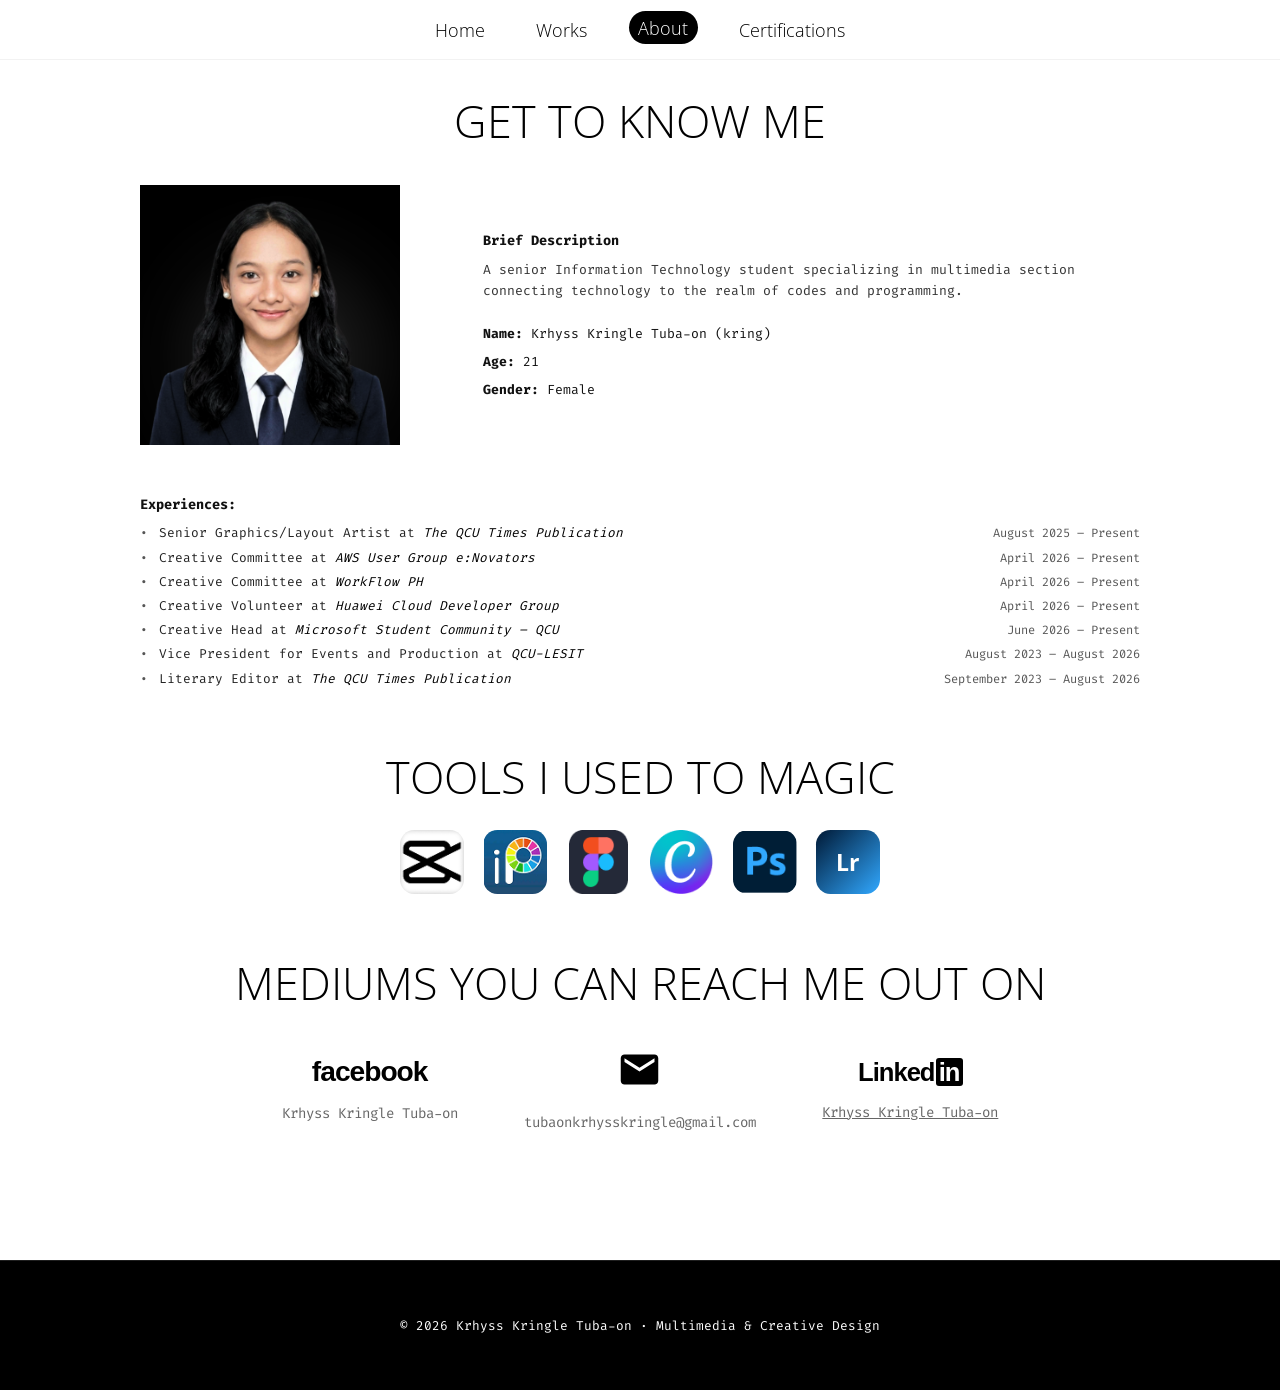
==== commit 97e94df8: "I love you!" ====
--- a/about.html
+++ b/about.html
@@ -27,13 +27,14 @@
   <section class="about-page-section">
     <h1 class="about-page-title">GET TO KNOW ME</h1>
 
-    <div class="about-page-content">
+    <!-- Photo + Info row -->
+    <div class="about-top-row">
       <!-- Photo -->
       <div class="about-photo-wrap">
         <img src="./pictures/kring.svg" alt="Krhyss Kringle Tuba-on">
       </div>
 
-      <!-- Info -->
+      <!-- Brief Description -->
       <div class="about-info">
         <p class="about-info-label">Brief Description</p>
         <p class="about-info-desc">A senior Information Technology student specializing in multimedia section connecting
@@ -44,17 +45,42 @@
           <p><strong>Age:</strong> 21</p>
           <p><strong>Gender:</strong> Female</p>
         </div>
+      </div>
+    </div>
 
-        <p class="about-info-label" style="margin-top: 18px;">Experiences:</p>
-        <ul class="about-exp-list">
-          <li>Senior Graphics/Layout Artist at <em>The QCU Times Publication</em></li>
-          <li>Creative Committee at <em>AWS User Group e:Novators</em></li>
-          <li>Creative Committee at <em>WorkFlow PH</em></li>
-          <li>Creative Volunteer at <em>Huawei Cloud Developer Group</em></li>
-          <li>Creative Head at <em>Microsoft Student Community – QCU</em></li>
-          <li>Vice President for Events and Production at <em>QCU-LESIT</em></li>
-        </ul>
-      </div>
+    <!-- Experiences — full width below the photo+info row -->
+    <div class="about-experiences-wrap">
+      <p class="about-info-label">Experiences:</p>
+      <ul class="about-exp-list">
+        <li>
+          <span class="exp-text">Senior Graphics/Layout Artist at <em>The QCU Times Publication</em></span>
+          <span class="exp-date">August 2025 – Present</span>
+        </li>
+        <li>
+          <span class="exp-text">Creative Committee at <em>AWS User Group e:Novators</em></span>
+          <span class="exp-date">April 2026 – Present</span>
+        </li>
+        <li>
+          <span class="exp-text">Creative Committee at <em>WorkFlow PH</em></span>
+          <span class="exp-date">April 2026 – Present</span>
+        </li>
+        <li>
+          <span class="exp-text">Creative Volunteer at <em>Huawei Cloud Developer Group</em></span>
+          <span class="exp-date">April 2026 – Present</span>
+        </li>
+        <li>
+          <span class="exp-text">Creative Head at <em>Microsoft Student Community – QCU</em></span>
+          <span class="exp-date">June 2026 – Present</span>
+        </li>
+        <li>
+          <span class="exp-text">Vice President for Events and Production at <em>QCU-LESIT</em></span>
+          <span class="exp-date">August 2023 – August 2026</span>
+        </li>
+        <li>
+          <span class="exp-text">Literary Editor at <em>The QCU Times Publication</em></span>
+          <span class="exp-date">September 2023 – August 2026</span>
+        </li>
+      </ul>
     </div>
   </section>
 
@@ -87,7 +113,7 @@
 
   <!-- CONTACT Section -->
   <section class="contact-page-section">
-    <h2 class="about-page-title">MEDIUMS YOU CAN REACH ME OUT</h2>
+    <h2 class="about-page-title">MEDIUMS YOU CAN REACH ME OUT ON</h2>
 
     <div class="contact-grid">
 
--- a/style.css
+++ b/style.css
@@ -18,19 +18,24 @@
   margin: 0 auto;
   overflow-x: hidden;
   min-height: 100vh;
+  min-height: 100dvh; /* dynamic viewport height — handles mobile browser chrome */
+  display: flex;
+  flex-direction: column;
 }
 
 .site-footer {
   width: 100vw;
-  margin: clamp(80px, 15.625vw, 250px) 0 0 0;
+  margin-top: auto;   /* push footer to the bottom of the viewport */
+  margin-bottom: 0;
+  margin-left: -50vw;
+  margin-right: -50vw;
   padding: clamp(24px, 4.375vw, 70px) clamp(12px, 2.1875vw, 35px);
   border-top: 1px solid rgba(255, 255, 255, 0.12);
   background: #000;
   position: relative;
   left: 50%;
   right: 50%;
-  margin-left: -50vw;
-  margin-right: -50vw;
+  order: 9999;        /* ensure it is always rendered below any dynamically loaded scripts/elements */
 }
 
 .site-footer__inner {
@@ -566,7 +571,7 @@
 /* --- CONTACT SECTION --- */
 .contact-section {
   max-width: 1000px;
-  margin: 0 auto clamp(24px, 5vw, 80px) auto;
+  margin: 0 auto clamp(60px, 10vw, 150px) auto;
 }
 
 .contacts-container {
@@ -932,29 +937,30 @@
 .about-page-title {
   font-family: 'Open Sans Condensed', sans-serif;
   font-weight: 300;
-  font-size: clamp(1.1rem, 2.6vw, 2.6rem);
+  font-size: clamp(1.2rem, 3.5vw, 3.5rem);
+  line-height: 1.1;
   text-transform: uppercase;
   text-align: center;
-  letter-spacing: 0.05em;
-  margin-bottom: clamp(16px, 3vw, 48px);
-  color: #000;
+  max-width: 1200px;
+  margin: 0 auto clamp(16px, 3.125vw, 50px) auto;
 }
 
 .tools-title {
   margin-bottom: clamp(12px, 2.25vw, 36px);
 }
 
-.about-page-content {
+/* ---- ABOUT TOP ROW: photo + info side by side ---- */
+.about-top-row {
   display: flex;
   flex-direction: row;
-  align-items: flex-start;
-  gap: 1.5rem;
+  align-items: center;
+  gap: clamp(55px, 6.5vw, 85px);
+  margin-bottom: clamp(28px, 4vw, 56px);
 }
 
 .about-photo-wrap {
-  flex: 0 0 35%;
-  max-width: 250px;
-  width: 100%;
+  flex: 0 0 auto;
+  width: clamp(140px, 35vw, 260px);
   aspect-ratio: 1 / 1;
 }
 
@@ -975,10 +981,8 @@
 
 .about-info-label {
   font-weight: 700;
-  font-size: clamp(0.88rem, 1.1vw, 1.05rem);
-  margin-bottom: clamp(4px, 0.6vw, 8px);
-  text-transform: uppercase;
-  letter-spacing: 0.05em;
+  font-size: clamp(0.85rem, 1vw, 1rem);
+  margin-bottom: clamp(4px, 0.5vw, 7px);
 }
 
 .about-info-desc {
@@ -989,7 +993,7 @@
 }
 
 .about-details {
-  margin-bottom: clamp(14px, 1.8vw, 22px);
+  margin-bottom: 0;
   display: flex;
   flex-direction: column;
   gap: 6px;
@@ -1000,13 +1004,25 @@
   font-size: clamp(0.82rem, 1vw, 0.92rem);
 }
 
+/* ---- EXPERIENCES: full width below the photo+info row ---- */
+.about-experiences-wrap {
+  width: 100%;
+  font-family: 'Fira Code', monospace;
+  font-size: clamp(0.82rem, 1vw, 0.95rem);
+  color: #111;
+}
+
+.about-experiences-wrap .about-info-label {
+  margin-bottom: clamp(6px, 0.8vw, 10px);
+}
+
 .about-exp-list {
   list-style: none;
   padding: 0;
-  margin: clamp(6px, 0.8vw, 10px) 0 0 0;
+  margin: 0;
   display: flex;
   flex-direction: column;
-  gap: 6px;
+  gap: 5px;
 }
 
 .about-exp-list li {
@@ -1015,6 +1031,10 @@
   font-size: clamp(0.8rem, 0.95vw, 0.9rem);
   color: #222;
   line-height: 1.5;
+  display: flex;
+  justify-content: space-between;
+  align-items: baseline;
+  gap: 1rem;
 }
 
 .about-exp-list li::before {
@@ -1022,12 +1042,27 @@
   position: absolute;
   left: 0;
   color: #555;
+  flex-shrink: 0;
 }
 
 .about-exp-list em {
   font-style: italic;
   color: #000;
 }
+
+.exp-text {
+  flex: 1;
+}
+
+.exp-date {
+  white-space: nowrap;
+  text-align: right;
+  color: #555;
+  font-size: clamp(0.75rem, 0.9vw, 0.85rem);
+  flex-shrink: 0;
+}
+
+
 
 /* ---- TOOLS SECTION ---- */
 .tools-page-section {
@@ -1109,7 +1144,7 @@
 /* ---- CONTACT PAGE SECTION ---- */
 .contact-page-section {
   max-width: 860px;
-  margin: 0 auto clamp(24px, 5vw, 80px) auto;
+  margin: 0 auto clamp(60px, 10vw, 150px) auto;
   text-align: center;
 }
 
